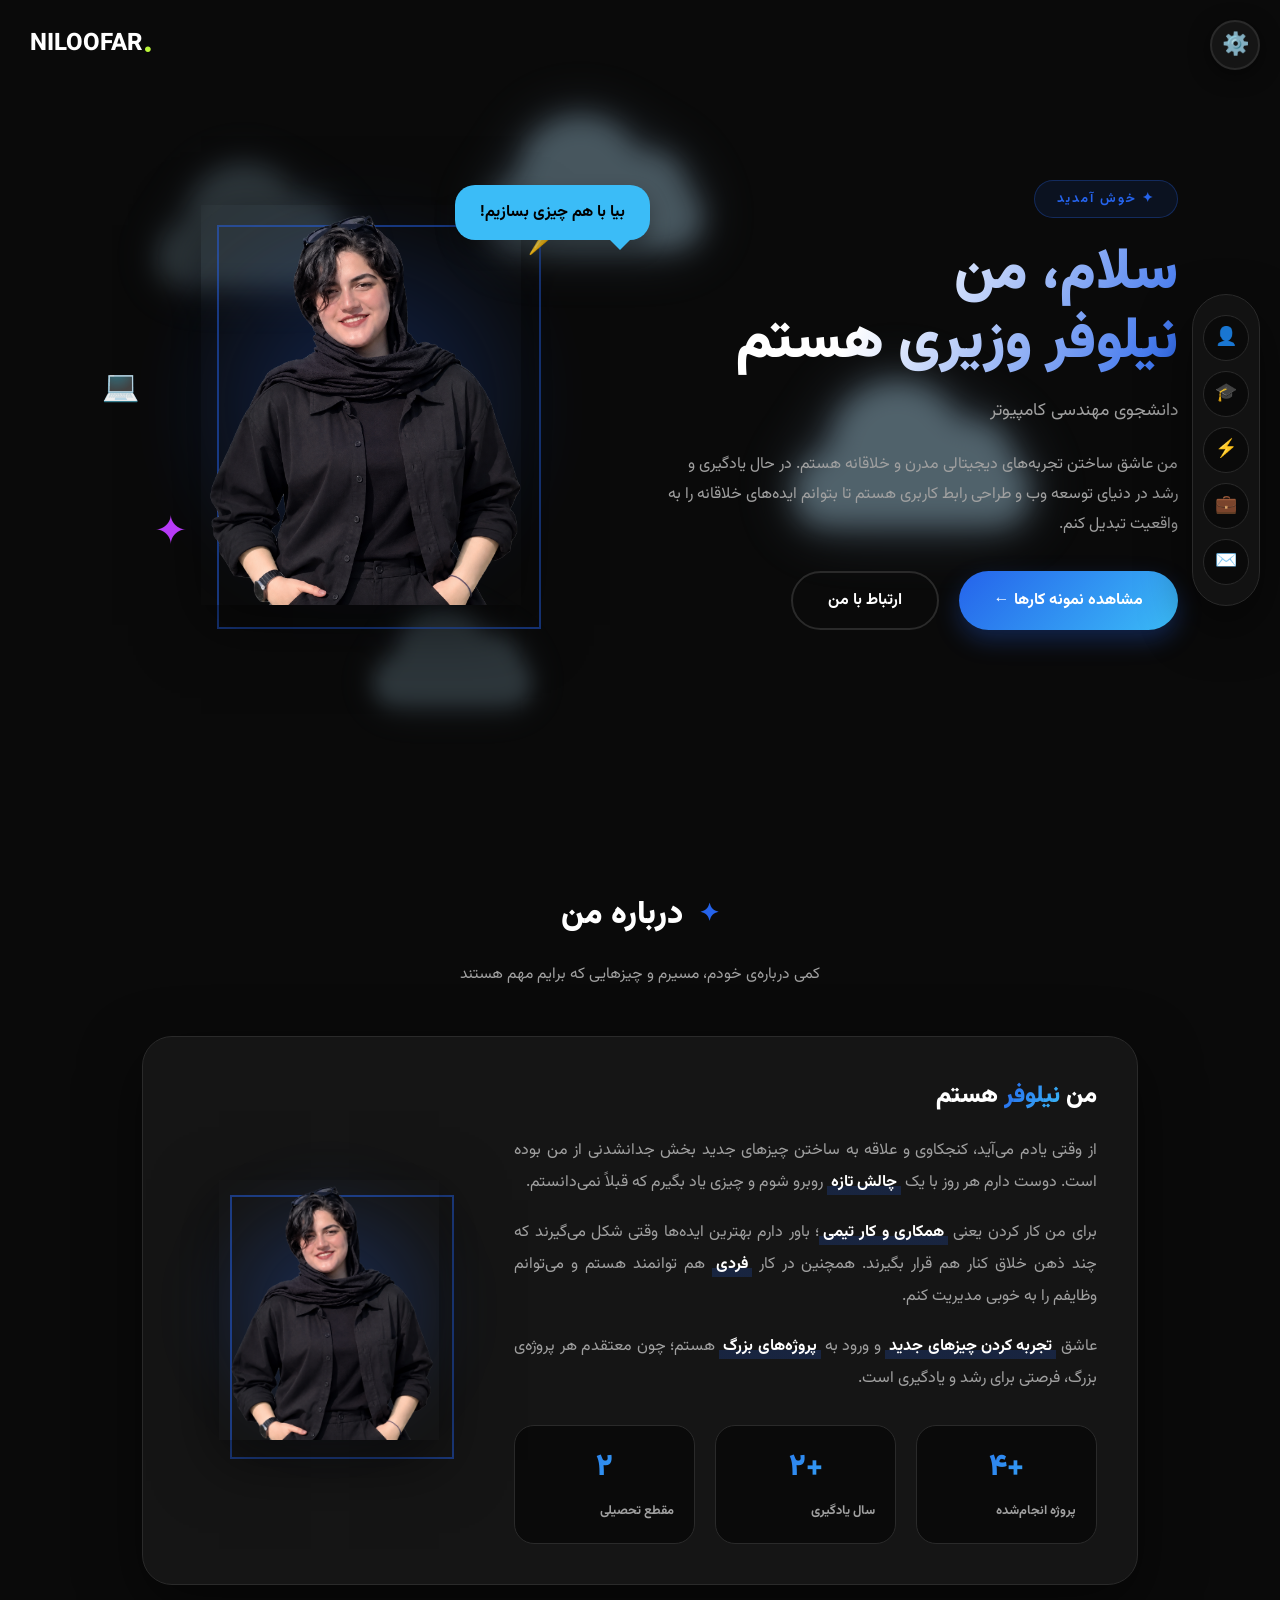
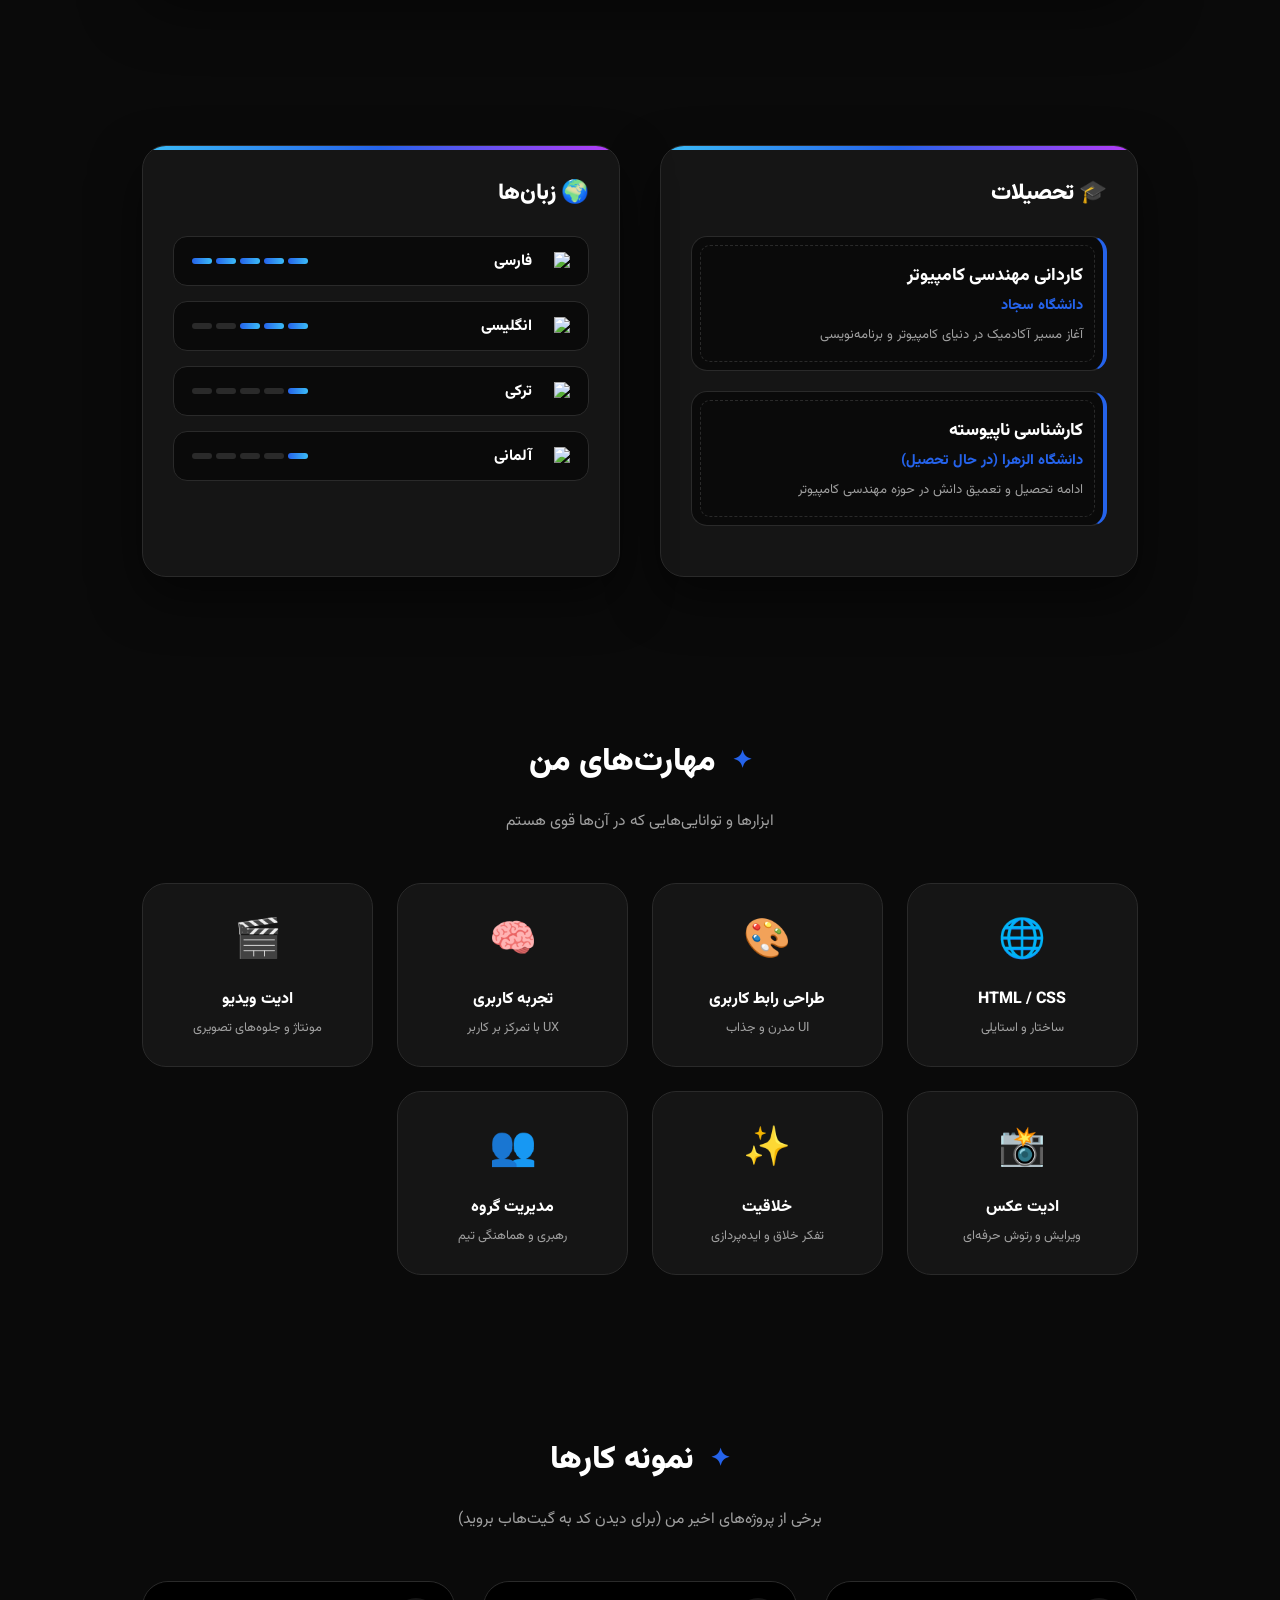
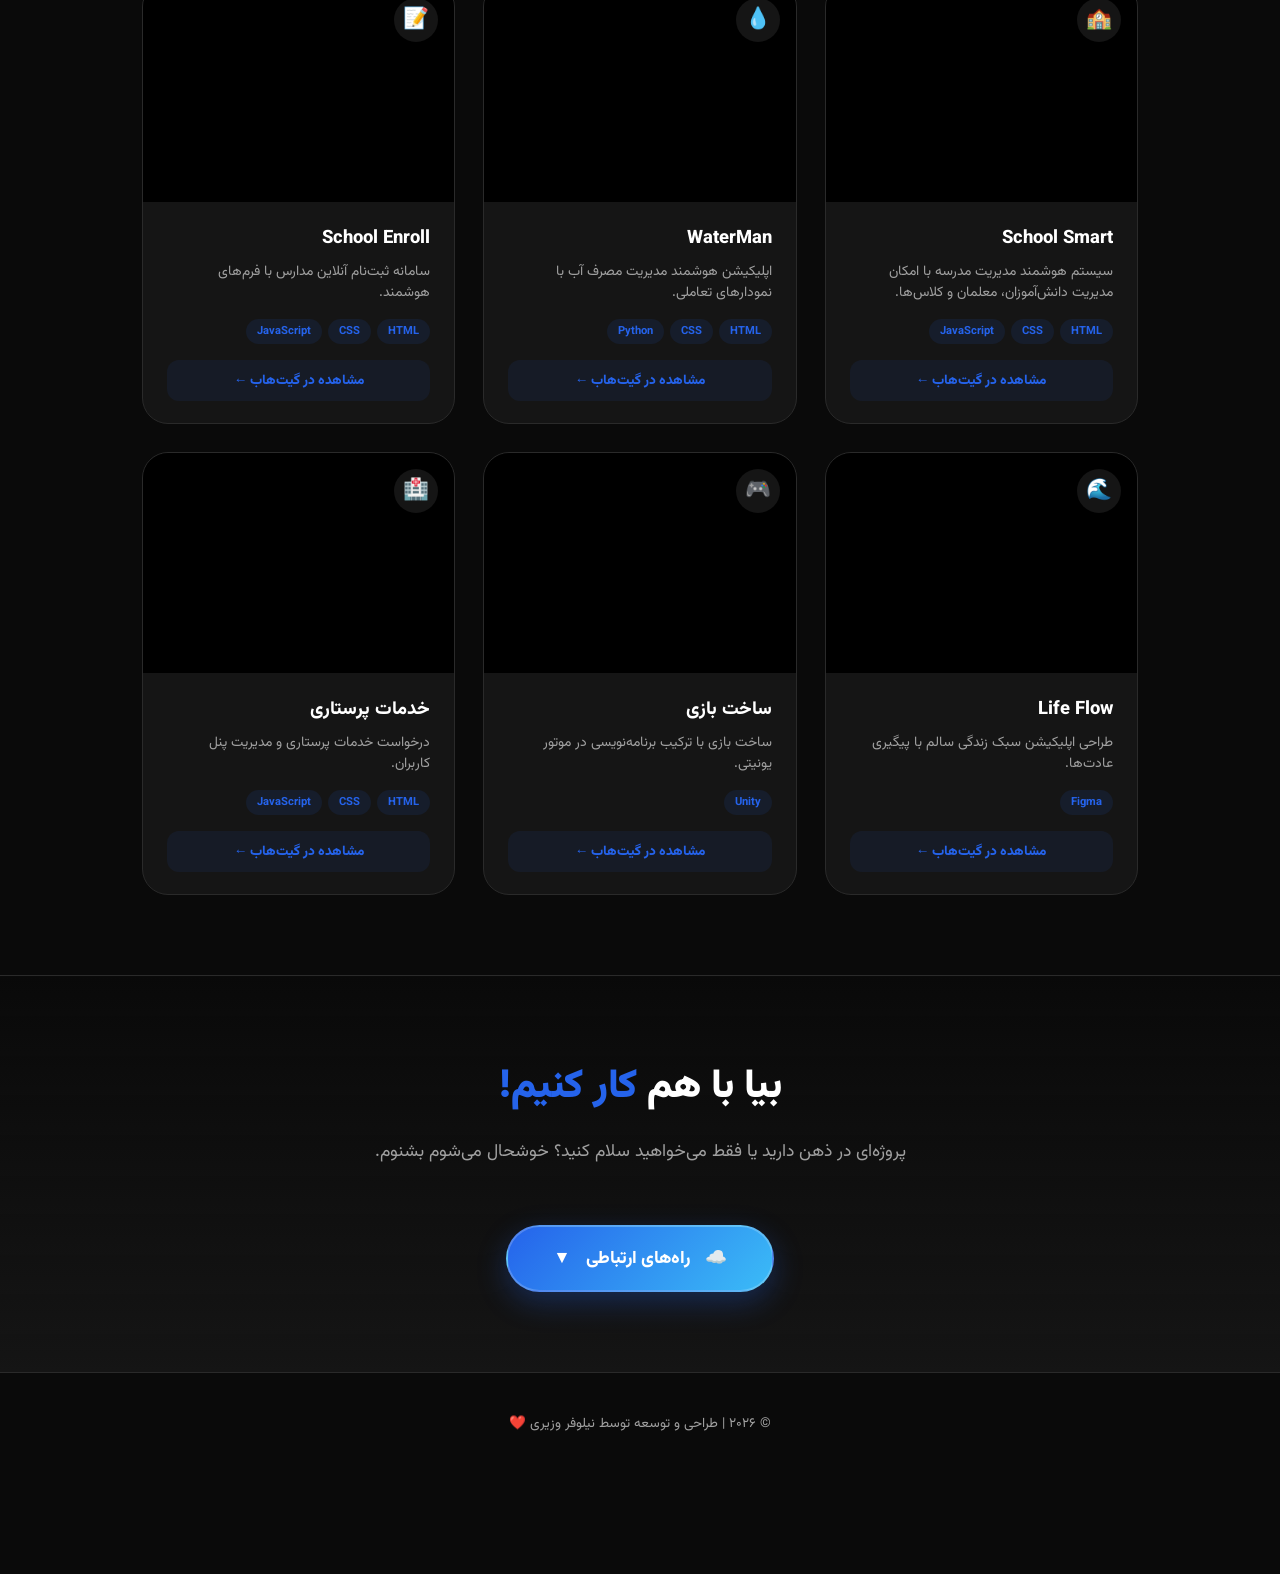
==== fa.html @ 8311f61b "Add files via upload" ====
<!DOCTYPE html>
<html lang="fa" dir="rtl">
<head>
<meta charset="UTF-8">
<meta name="viewport" content="width=device-width, initial-scale=1.0">
<title> نیلوفر وزیری</title>
<link href="https://fonts.googleapis.com/css2?family=Vazirmatn:wght@300;400;700;900&display=swap" rel="stylesheet">
<link rel="stylesheet" href="style.css">
<style>
    * { font-family: 'Vazirmatn', 'Poppins', sans-serif; }
</style>
</head>
<body>

    <div class="logo"><span>.</span>NILOOFAR</div>

    <div class="settings-wrapper">
        <div class="settings-btn">⚙️</div>
        <div class="settings-dropdown">
            <div class="settings-section">
                <span class="settings-label">تم</span>
                <div class="settings-options">
                    <button onclick="setTheme('dark')" class="settings-option">تیره</button>
                    <button onclick="setTheme('light')" class="settings-option">روشن</button>
                </div>
            </div>
            <div class="settings-section">
                <span class="settings-label">زبان</span>
                <div class="settings-options">
                    <span class="settings-option active">فارسی</span>
                    <a href="index.html" class="settings-option">English</a>
                </div>
            </div>
        </div>
    </div>

    <div class="bg-clouds">
        <div class="cloud cloud-1"></div>
        <div class="cloud cloud-2"></div>
        <div class="cloud cloud-3"></div>
        <div class="cloud cloud-4"></div>
    </div>
    
    <div class="bg-glow glow-1"></div>
    <div class="bg-glow glow-2"></div>

    <nav class="side-menu">
        <a href="#about" data-tooltip="معرفی">👤</a>
        <a href="#education" data-tooltip="تحصیلات">🎓</a>
        <a href="#skills" data-tooltip="مهارت‌ها">⚡</a>
        <a href="#works" data-tooltip="نمونه کارها">💼</a>
        <a href="#contact" data-tooltip="ارتباط">✉️</a>
    </nav>

    <header class="hero">
        <div class="hero-text">
            <span class="welcome">✦ خوش آمدید</span>
            <h1>سلام، من <br><span>نیلوفر وزیری</span> هستم</h1>
            <p class="job">دانشجوی مهندسی کامپیوتر</p>
            <p class="desc">من عاشق ساختن تجربه‌های دیجیتالی مدرن و خلاقانه هستم. در حال یادگیری و رشد در دنیای توسعه وب و طراحی رابط کاربری هستم تا بتوانم ایده‌های خلاقانه را به واقعیت تبدیل کنم.</p>
            
            <div class="hero-buttons">
                <a href="#works" class="btn btn-primary">مشاهده نمونه کارها ←</a>
                <a href="#contact" class="btn btn-secondary">ارتباط با من</a>
            </div>
        </div>

        <div class="hero-image">
            <div class="speech-bubble">بیا با هم چیزی بسازیم!</div>
            <div class="photo-box">
                <img src="me.png" alt="نیلوفر وزیری">
            </div>
            <div class="sticker sticker-1">⚡</div>
            <div class="sticker sticker-2">✦</div>
            <div class="sticker sticker-3">💻</div>
        </div>
    </header>

    <section id="about" class="section-container">
        <div class="section-header">
            <h2 class="section-title">درباره من</h2>
            <p class="section-subtitle">کمی درباره‌ی خودم، مسیرم و چیزهایی که برایم مهم هستند</p>
        </div>

        <div class="about-box">
            <div class="about-text">
                <h3>من <span class="blue-word">نیلوفر</span> هستم</h3>
                <p>از وقتی یادم می‌آید، کنجکاوی و علاقه به ساختن چیزهای جدید بخش جدانشدنی از من بوده است. دوست دارم هر روز با یک <b>چالش تازه</b> روبرو شوم و چیزی یاد بگیرم که قبلاً نمی‌دانستم.</p>
                <p>برای من کار کردن یعنی <b>همکاری و کار تیمی</b>؛ باور دارم بهترین ایده‌ها وقتی شکل می‌گیرند که چند ذهن خلاق کنار هم قرار بگیرند. همچنین در کار <b>فردی</b> هم توانمند هستم و می‌توانم وظایفم را به خوبی مدیریت کنم.</p>
                <p>عاشق <b>تجربه کردن چیزهای جدید</b> و ورود به <b>پروژه‌های بزرگ</b> هستم؛ چون معتقدم هر پروژه‌ی بزرگ، فرصتی برای رشد و یادگیری است.</p>
                
                <div class="stats-row">
                    <div class="stat-item"><h4>+۴</h4><p>پروژه انجام‌شده</p></div>
                    <div class="stat-item"><h4>+۲</h4><p>سال یادگیری</p></div>
                    <div class="stat-item"><h4>۲</h4><p>مقطع تحصیلی</p></div>
                </div>
            </div>
            
            <div class="about-avatar">
                <div class="photo-box-small">
                    <img src="me.png" alt="نیلوفر وزیری">
                </div>
            </div>
        </div>
    </section>

    <section id="education" class="section-container">
        <div class="grid-2">
            <div class="card-box">
                <h3>🎓 تحصیلات</h3>
                <div class="cert-item">
                    <h4>کاردانی مهندسی کامپیوتر</h4>
                    <span>دانشگاه سجاد</span>
                    <p>آغاز مسیر آکادمیک در دنیای کامپیوتر و برنامه‌نویسی</p>
                </div>
                <div class="cert-item">
                    <h4>کارشناسی ناپیوسته</h4>
                    <span>دانشگاه الزهرا (در حال تحصیل)</span>
                    <p>ادامه تحصیل و تعمیق دانش در حوزه مهندسی کامپیوتر</p>
                </div>
            </div>

            <div class="card-box">
                <h3>🌍 زبان‌ها</h3>
                <div class="lang-item">
                    <div class="lang-name"><img src="https://flagcdn.com/w40/ir.png" alt="ایران"> فارسی</div>
                    <div class="level"><span class="on"></span><span class="on"></span><span class="on"></span><span class="on"></span><span class="on"></span></div>
                </div>
                <div class="lang-item">
                    <div class="lang-name"><img src="https://flagcdn.com/w40/gb.png" alt="انگلیس"> انگلیسی</div>
                    <div class="level"><span class="on"></span><span class="on"></span><span class="on"></span><span></span><span></span></div>
                </div>
                <div class="lang-item">
                    <div class="lang-name"><img src="https://flagcdn.com/w40/tr.png" alt="ترکیه"> ترکی</div>
                    <div class="level"><span class="on"></span><span></span><span></span><span></span><span></span></div>
                </div>
                <div class="lang-item">
                    <div class="lang-name"><img src="https://flagcdn.com/w40/de.png" alt="آلمان"> آلمانی</div>
                    <div class="level"><span class="on"></span><span></span><span></span><span></span><span></span></div>
                </div>
            </div>
        </div>
    </section>

    <section id="skills" class="section-container">
        <div class="section-header">
            <h2 class="section-title">مهارت‌های من</h2>
            <p class="section-subtitle">ابزارها و توانایی‌هایی که در آن‌ها قوی هستم</p>
        </div>
        <div class="skills-grid">
            <div class="skill-card"><div class="icon">🌐</div><h4>HTML / CSS</h4><p>ساختار و استایلی</p></div>
            <div class="skill-card"><div class="icon">🎨</div><h4>طراحی رابط کاربری</h4><p>UI مدرن و جذاب</p></div>
            <div class="skill-card"><div class="icon">🧠</div><h4>تجربه کاربری</h4><p>UX با تمرکز بر کاربر</p></div>
            <div class="skill-card"><div class="icon">🎬</div><h4>ادیت ویدیو</h4><p>مونتاژ و جلوه‌های تصویری</p></div>
            <div class="skill-card"><div class="icon">📸</div><h4>ادیت عکس</h4><p>ویرایش و رتوش حرفه‌ای</p></div>
            <div class="skill-card"><div class="icon">✨</div><h4>خلاقیت</h4><p>تفکر خلاق و ایده‌پردازی</p></div>
            <div class="skill-card"><div class="icon">👥</div><h4>مدیریت گروه</h4><p>رهبری و هماهنگی تیم</p></div>
        </div>
    </section>

    <section id="works" class="section-container">
        <div class="section-header">
            <h2 class="section-title">نمونه کارها</h2>
            <p class="section-subtitle">برخی از پروژه‌های اخیر من (برای دیدن کد به گیت‌هاب بروید)</p>
        </div>
        <div class="works-grid">
            <div class="work-card">
                <div class="work-video"><video autoplay muted loop playsinline preload="metadata"><source src="videos/school-smart.mp4" type="video/mp4"></video><span class="work-icon">🏫</span></div>
                <div class="work-info">
                    <h3>School Smart</h3><p>سیستم هوشمند مدیریت مدرسه با امکان مدیریت دانش‌آموزان، معلمان و کلاس‌ها.</p>
                    <div class="work-tags"><span>HTML</span><span>CSS</span><span>JavaScript</span></div>
                    <a href="https://github.com/nilii-v/SchoolSmart" target="_blank" class="work-link">مشاهده در گیت‌هاب ←</a>
                </div>
            </div>
            <div class="work-card">
                <div class="work-video"><video autoplay muted loop playsinline preload="metadata"><source src="videos/waterwise.mp4" type="video/mp4"></video><span class="work-icon">💧</span></div>
                <div class="work-info">
                    <h3>WaterMan</h3><p>اپلیکیشن هوشمند مدیریت مصرف آب با نمودارهای تعاملی.</p>
                    <div class="work-tags"><span>HTML</span><span>CSS</span><span>Python</span></div>
                    <a href="https://github.com/nilii-v/WaterWise" target="_blank" class="work-link">مشاهده در گیت‌هاب ←</a>
                </div>
            </div>
            <div class="work-card">
                <div class="work-video"><video autoplay muted loop playsinline preload="metadata"><source src="videos/school-enroll.mp4" type="video/mp4"></video><span class="work-icon">📝</span></div>
                <div class="work-info">
                    <h3>School Enroll</h3><p>سامانه ثبت‌نام آنلاین مدارس با فرم‌های هوشمند.</p>
                    <div class="work-tags"><span>HTML</span><span>CSS</span><span>JavaScript</span></div>
                    <a href="https://github.com/nilii-v/SchoolEnroll" target="_blank" class="work-link">مشاهده در گیت‌هاب ←</a>
                </div>
            </div>
            <div class="work-card">
                <div class="work-video no-zoom"><video autoplay muted loop playsinline preload="metadata"><source src="videos/life-flow.mp4" type="video/mp4"></video><span class="work-icon">🌊</span></div>
                <div class="work-info">
                    <h3>Life Flow</h3><p>طراحی اپلیکیشن سبک زندگی سالم با پیگیری عادت‌ها.</p>
                    <div class="work-tags"><span>Figma</span></div>
                    <a href="https://github.com/nilii-v/life-flow" target="_blank" class="work-link">مشاهده در گیت‌هاب ←</a>
                </div>
            </div>
            <div class="work-card">
                <div class="work-video"><video autoplay muted loop playsinline preload="metadata"><source src="videos/game.mp4" type="video/mp4"></video><span class="work-icon">🎮</span></div>
                <div class="work-info">
                    <h3>ساخت بازی</h3><p>ساخت بازی با ترکیب برنامه‌نویسی در موتور یونیتی.</p>
                    <div class="work-tags"><span>Unity</span></div>
                    <a href="https://github.com/nilii-v/game" target="_blank" class="work-link">مشاهده در گیت‌هاب ←</a>
                </div>
            </div>
            <div class="work-card">
                <div class="work-video"><video autoplay muted loop playsinline preload="metadata"><source src="videos/nursing.mp4" type="video/mp4"></video><span class="work-icon">🏥</span></div>
                <div class="work-info">
                    <h3>خدمات پرستاری</h3><p>درخواست خدمات پرستاری و مدیریت پنل کاربران.</p>
                    <div class="work-tags"><span>HTML</span><span>CSS</span><span>JavaScript</span></div>
                    <a href="https://github.com/nilii-v/nursing" target="_blank" class="work-link">مشاهده در گیت‌هاب ←</a>
                </div>
            </div>
        </div>
    </section>

    <section id="contact" class="contact-section">
        <h2>بیا با هم <span style="color: var(--primary);">کار کنیم!</span></h2>
        <p>پروژه‌ای در ذهن دارید یا فقط می‌خواهید سلام کنید؟ خوشحال می‌شوم بشنوم.</p>
        
        <div class="cloud-contact-wrapper">
            <div class="cloud-btn">
                <span>☁️</span> راه‌های ارتباطی <span class="arrow">▼</span>
            </div>
            <div class="contact-dropdown">
                <a href="mailto:niloofar@example.com" class="dropdown-item"><span>✉️</span><span>ایمیل</span></a>
                <a href="https://t.me/s_nil_v" target="_blank" class="dropdown-item"><span>✈️</span><span>تلگرام</span></a>
                <a href="tel:09309901619" class="dropdown-item"><span>📞</span><span>تماس</span></a>
                <a href="https://instagram.com/s.niloofar.v" target="_blank" class="dropdown-item"><span>📸</span><span>اینستاگرام</span></a>
                <a href="https://github.com/nilii-v" target="_blank" class="dropdown-item"><span>🐙</span><span>گیت‌هاب</span></a>
            </div>
        </div>
    </section>

    <footer>
        <p>© ۲۰۲۶ | طراحی و توسعه توسط نیلوفر وزیری ❤️</p>
    </footer>

    <script>
        function setTheme(theme) {
            if (theme === 'light') {
                document.body.classList.add('light-mode');
                localStorage.setItem('theme', 'light');
            } else {
                document.body.classList.remove('light-mode');
                localStorage.setItem('theme', 'dark');
            }
        }
        if (localStorage.getItem('theme') === 'light') {
            document.body.classList.add('light-mode');
        }
    </script>

</body>
</html>
---- style.css ----
/* تنظیمات پایه */
:root {
    --bg: #0a0a0a;
    --bg-card: #151515;
    --text: #ffffff;
    --text-muted: #a0a0a0;
    --border: #2a2a2a;
    --primary: #2563eb;
    --cyan: #3bbcf7;
    --purple: #b73bf7;
    --shadow: rgba(0, 0, 0, 0.5);
    --glass: rgba(21, 21, 21, 0.85);
}
body.light-mode {
    --bg: #f0f4f8;
    --bg-card: #ffffff;
    --text: #0a2540;
    --text-muted: #4a6a8a;
    --border: #d1e0f0;
    --primary: #1565c0;
    --cyan: #00bcd4;
    --purple: #7c3aed;
    --shadow: rgba(10, 37, 64, 0.15);
    --glass: rgba(255, 255, 255, 0.85);
}
* {
    margin: 0;
    padding: 0;
    box-sizing: border-box;
    font-family: 'Poppins', 'Segoe UI', Tahoma, sans-serif;
    scroll-behavior: smooth;
}
body {
    background-color: var(--bg);
    color: var(--text);
    min-height: 100vh;
    overflow-x: hidden;
    position: relative;
    padding-bottom: 100px;
    transition: background-color 0.4s ease, color 0.4s ease;
}
/* لوگو و تنظیمات */
.logo {
    position: fixed;
    top: 25px;
    left: 30px;
    font-size: 24px;
    font-weight: 800;
    color: var(--text);
    z-index: 1000;
    display: flex;
    align-items: center;
}
.logo span {
    color: #bbf73a;
    font-size: 32px;
    line-height: 0;
    margin-right: 5px;
}
body[dir="rtl"] .logo {
    left: auto;
    right: 30px;
}
body[dir="rtl"] .logo span {
    margin-right: 0;
    margin-left: 5px;
}
.settings-wrapper {
    position: fixed;
    top: 20px;
    right: 20px;
    z-index: 1000;
}
body[dir="rtl"] .settings-wrapper {
    right: auto;
    left: 20px;
}
.settings-btn {
    width: 50px;
    height: 50px;
    border-radius: 50%;
    background: var(--bg-card);
    border: 2px solid var(--border);
    color: var(--text);
    font-size: 22px;
    cursor: pointer;
    display: flex;
    align-items: center;
    justify-content: center;
    transition: all 0.3s ease;
    box-shadow: 0 5px 20px var(--shadow);
}
.settings-wrapper:hover .settings-btn {
    transform: rotate(90deg) scale(1.1);
    border-color: var(--primary);
}
.settings-dropdown {
    position: absolute;
    top: 60px;
    right: 0;
    width: 220px;
    background: var(--bg-card);
    border: 1px solid var(--border);
    border-radius: 16px;
    padding: 15px;
    box-shadow: 0 10px 40px var(--shadow);
    opacity: 0;
    visibility: hidden;
    transform: translateY(-10px);
    transition: all 0.3s ease;
}
body[dir="rtl"] .settings-dropdown {
    right: auto;
    left: 0;
}
.settings-wrapper:hover .settings-dropdown {
    opacity: 1;
    visibility: visible;
    transform: translateY(0);
}
.settings-section {
    margin-bottom: 15px;
}
.settings-section:last-child {
    margin-bottom: 0;
}
.settings-label {
    font-size: 11px;
    color: var(--text-muted);
    font-weight: 700;
    text-transform: uppercase;
    margin-bottom: 8px;
    display: block;
}
.settings-options {
    display: flex;
    gap: 8px;
}
.settings-option {
    flex: 1;
    padding: 10px 8px;
    border-radius: 10px;
    border: 1px solid var(--border);
    background: var(--bg);
    color: var(--text);
    font-size: 13px;
    font-weight: 700;
    cursor: pointer;
    text-decoration: none;
    text-align: center;
    transition: all 0.2s;
    font-family: inherit;
}
.settings-option:hover {
    background: var(--primary);
    color: #fff;
    border-color: var(--primary);
}
/* ابرها */
.bg-clouds {
    position: fixed;
    inset: 0;
    z-index: 0;
    pointer-events: none;
    overflow: hidden;
}
.cloud {
    position: absolute;
    width: 300px;
    height: 150px;
    opacity: 0.2;
    animation: moveClouds 40s linear infinite alternate;
    background-image: url("data:image/svg+xml,%3Csvg xmlns='http://www.w3.org/2000/svg' viewBox='0 0 200 120'%3E%3Cpath fill='%23bae6fd' d='M170,80c0-16.5-13.5-30-30-30c-2.5,0-5,0.3-7.4,0.9C126.8,35.6,111,25,92.5,25c-24,0-43.5,19.5-43.5,43.5c0,0.5,0,1,0,1.5C35.5,72.3,25,85.5,25,100c0,11,9,20,20,20h115c11,0,20-9,20-20C180,88.4,176.1,80.5,170,80z'/%3E%3C/svg%3E");
    background-size: contain;
    background-repeat: no-repeat;
    filter: blur(12px) drop-shadow(0 0 24px rgba(157, 196, 235, 0.65));
}
.cloud-1 {
    top: 15%;
    left: 10%;
    animation-duration: 45s;
}
.cloud-2 {
    top: 40%;
    right: 15%;
    animation-duration: 55s;
    opacity: 0.4;
    transform: scale(1.2);
}
.cloud-3 {
    bottom: 20%;
    left: 25%;
    animation-duration: 35s;
    transform: scale(0.8);
}
.cloud-4 {
    top: 10%;
    right: 40%;
    animation-duration: 50s;
    opacity: 0.35;
    transform: scale(1.1);
}
body.light-mode .cloud {
    opacity: 0.55;
    filter: blur(13px) drop-shadow(0 0 26px rgba(112, 146, 181, 0.55));
}
@keyframes moveClouds {
    0% {
        transform: translateX(0) translateY(0);
    }
    100% {
        transform: translateX(60px) translateY(-20px);
    }
}
/* هدر */
.hero {
    display: flex;
    justify-content: space-between;
    align-items: center;
    padding: 80px 8%;
    min-height: 90vh;
    position: relative;
    z-index: 1;
    gap: 40px;
}
.hero-text {
    flex: 1;
    max-width: 550px;
    animation: slideRight 1s ease-out forwards;
}
.welcome {
    display: inline-block;
    padding: 8px 22px;
    border-radius: 30px;
    background: rgba(37, 99, 235, 0.1);
    border: 1px solid rgba(37, 99, 235, 0.3);
    font-size: 13px;
    color: var(--primary);
    letter-spacing: 2px;
    font-weight: 700;
    margin-bottom: 22px;
}
.hero-text h1 {
    font-size: clamp(2.2rem, 5vw, 3.6rem);
    line-height: 1.2;
    font-weight: 900;
    margin-bottom: 18px;
    background: linear-gradient(120deg, var(--text) 20%, var(--primary) 50%, var(--cyan) 80%, var(--text) 100%);
    background-size: 220% auto;
    -webkit-background-clip: text;
    background-clip: text;
    -webkit-text-fill-color: transparent;
    animation: shine 8s linear infinite;
}
.hero-text .job {
    font-size: 1.1rem;
    color: var(--text-muted);
    margin-bottom: 26px;
}
.hero-text p.desc {
    color: var(--text-muted);
    line-height: 1.9;
    margin-bottom: 30px;
    font-size: 16px;
}
.hero-buttons {
    display: flex;
    gap: 20px;
    animation: slideUp 0.8s ease-out 2s forwards;
    opacity: 0;
}
.btn {
    padding: 15px 35px;
    border-radius: 30px;
    text-decoration: none;
    font-weight: 700;
    font-size: 16px;
    transition: all 0.3s;
    display: inline-flex;
    align-items: center;
    gap: 8px;
    cursor: pointer;
    border: none;
}
.btn-primary {
    background: linear-gradient(135deg, var(--primary), var(--cyan));
    color: #fff;
    box-shadow: 0 10px 25px rgba(37, 99, 235, 0.3);
}
.btn-primary:hover {
    transform: translateY(-5px);
}
.btn-secondary {
    border: 2px solid var(--border);
    color: var(--text);
    background: transparent;
}
.btn-secondary:hover {
    border-color: var(--primary);
    color: var(--primary);
}
/* عکس و استیکرها */
.hero-image {
    flex: 1;
    display: flex;
    justify-content: center;
    position: relative;
    animation: photoIn 1.2s cubic-bezier(0.34, 1.2, 0.64, 1) 0.4s both;
}
.speech-bubble {
    position: absolute;
    top: -20px;
    right: -30px;
    background: var(--cyan);
    color: #000;
    padding: 15px 25px;
    border-radius: 20px;
    font-weight: 700;
    font-size: 16px;
    z-index: 4;
    animation: float 4s ease-in-out infinite;
    box-shadow: 0 10px 20px rgba(0,0,0,0.3);
    white-space: nowrap;
}
.speech-bubble::after {
    content: '';
    position: absolute;
    bottom: -10px;
    right: 20px;
    border-width: 10px 10px 0;
    border-style: solid;
    border-color: var(--cyan) transparent transparent transparent;
}
body[dir="rtl"] .speech-bubble {
    right: auto;
    left: -30px;
}
body[dir="rtl"] .speech-bubble::after {
    right: auto;
    left: 20px;
}
.photo-box {
    position: relative;
    width: 320px;
    height: 400px;
    flex-shrink: 0;
}
.photo-box::before {
    content: '';
    position: absolute;
    inset: -30px;
    background: radial-gradient(circle, rgba(37, 99, 235, 0.3), transparent 70%);
    filter: blur(30px);
    z-index: 0;
    animation: glowPulse 4s ease-in-out infinite;
}
.photo-box::after {
    content: '';
    position: absolute;
    top: 20px;
    right: -20px;
    width: 100%;
    height: 100%;
    border: 2px solid var(--primary);
    z-index: 0;
    transition: all 0.5s ease;
    opacity: 0.5;
}
.photo-box:hover::after {
    top: 10px;
    right: -10px;
    opacity: 0.8;
}
.photo-box img {
    position: relative;
    z-index: 2;
    width: 100%;
    height: 100%;
    object-fit: cover;
    display: block;
    box-shadow: 0 20px 60px var(--shadow);
}
.sticker {
    position: absolute;
    font-size: 40px;
    z-index: 3;
}
.sticker-1 {
    top: 0;
    right: 10%;
    animation: spin 10s linear infinite;
    color: var(--cyan);
}
.sticker-2 {
    bottom: 10%;
    left: 10%;
    animation: float 4s ease-in-out infinite;
    color: var(--purple);
}
.sticker-3 {
    top: 40%;
    left: 0;
    color: var(--primary);
    font-size: 30px;
}
/* منوی کنار */
.side-menu {
    position: fixed;
    right: 20px;
    top: 50%;
    transform: translateY(-50%) translateX(200%);
    z-index: 100;
    display: flex;
    flex-direction: column;
    gap: 10px;
    padding: 20px 10px;
    background: var(--glass);
    backdrop-filter: blur(20px);
    border-radius: 40px;
    border: 1.5px solid var(--border);
    box-shadow: 0 20px 50px var(--shadow);
    animation: menuIn 0.9s cubic-bezier(0.34, 1.4, 0.64, 1) 1.5s forwards;
}
body[dir="rtl"] .side-menu {
    right: auto;
    left: 20px;
}
.side-menu a {
    width: 46px;
    height: 46px;
    border-radius: 50%;
    display: flex;
    align-items: center;
    justify-content: center;
    text-decoration: none;
    color: var(--text);
    font-size: 18px;
    background: var(--bg);
    border: 1px solid var(--border);
    position: relative;
    transition: all 0.35s ease;
}
.side-menu a:hover {
    background: var(--primary);
    color: #fff;
    transform: scale(1.15);
    border-color: transparent;
}
/* بخش‌های اصلی */
.section-container {
    padding: 80px 8%;
    max-width: 1200px;
    margin: 0 auto;
    position: relative;
    z-index: 1;
}
.section-header {
    margin-bottom: 50px;
    text-align: center;
}
.section-title {
    font-size: 2rem;
    font-weight: 900;
    margin-bottom: 12px;
    display: inline-flex;
    align-items: center;
    gap: 16px;
    color: var(--text);
}
.section-title::before {
    content: '✦';
    color: var(--primary);
    font-size: 1.5rem;
}
.section-subtitle {
    color: var(--text-muted);
    font-size: 0.98rem;
    margin-top: 10px;
}
/* درباره من */
.about-box {
    display: flex;
    gap: 40px;
    background: var(--bg-card);
    backdrop-filter: blur(10px);
    padding: 40px;
    border-radius: 30px;
    border: 1.5px solid var(--border);
    align-items: center;
    box-shadow: 0 20px 60px var(--shadow);
}
.about-text {
    flex: 2;
}
.about-text h3 {
    font-size: 1.5rem;
    font-weight: 900;
    margin-bottom: 20px;
    color: var(--text);
}
.blue-word {
    background: linear-gradient(120deg, var(--primary), var(--cyan));
    -webkit-background-clip: text;
    background-clip: text;
    -webkit-text-fill-color: transparent;
}
.about-text p {
    color: var(--text-muted);
    line-height: 2;
    margin-bottom: 18px;
    text-align: justify;
    font-size: 1rem;
}
.about-text p b {
    color: var(--text);
    background: linear-gradient(180deg, transparent 65%, rgba(37, 99, 235, 0.2) 65%);
    padding: 0 4px;
}
.stats-row {
    display: flex;
    gap: 20px;
    margin-top: 30px;
}
.stat-item {
    background: var(--bg);
    padding: 18px 20px;
    border-radius: 20px;
    border: 1.5px solid var(--border);
    text-align: center;
    flex: 1;
}
.stat-item h4 {
    font-size: 1.9rem;
    font-weight: 900;
    background: linear-gradient(120deg, var(--primary), var(--cyan));
    -webkit-background-clip: text;
    background-clip: text;
    -webkit-text-fill-color: transparent;
    margin-bottom: 8px;
}
.stat-item p {
    font-size: 0.8rem;
    margin: 0;
    color: var(--text-muted);
    font-weight: 700;
}
.about-avatar {
    flex: 1;
    display: flex;
    justify-content: center;
}
.photo-box-small {
    position: relative;
    width: 220px;
    height: 260px;
    flex-shrink: 0;
}
.photo-box-small::before {
    content: '';
    position: absolute;
    inset: -20px;
    background: radial-gradient(circle, rgba(37, 99, 235, 0.3), transparent 70%);
    filter: blur(25px);
    z-index: 0;
    animation: glowPulse 4s ease-in-out infinite;
}
.photo-box-small::after {
    content: '';
    position: absolute;
    top: 15px;
    right: -15px;
    width: 100%;
    height: 100%;
    border: 2px solid var(--primary);
    z-index: 0;
    opacity: 0.5;
}
.photo-box-small img {
    position: relative;
    z-index: 2;
    width: 100%;
    height: 100%;
    object-fit: cover;
    display: block;
    box-shadow: 0 20px 60px var(--shadow);
}
/* تحصیلات و زبان */
.grid-2 {
    display: grid;
    grid-template-columns: 1fr 1fr;
    gap: 40px;
}
.card-box {
    background: var(--bg-card);
    backdrop-filter: blur(10px);
    padding: 30px;
    border-radius: 24px;
    border: 1.5px solid var(--border);
    position: relative;
    overflow: hidden;
    box-shadow: 0 20px 50px var(--shadow);
}
.card-box::before {
    content: '';
    position: absolute;
    top: 0;
    left: 0;
    width: 100%;
    height: 4px;
    background: linear-gradient(90deg, var(--cyan), var(--primary), var(--purple));
}
.card-box h3 {
    font-size: 1.4rem;
    margin-bottom: 25px;
    display: flex;
    align-items: center;
    gap: 10px;
    color: var(--text);
    font-weight: 900;
}
.cert-item {
    position: relative;
    background: var(--bg);
    border-radius: 16px;
    padding: 25px 20px;
    margin-bottom: 20px;
    border: 1px solid var(--border);
    border-right: 4px solid var(--primary);
}
.cert-item::before {
    content: '';
    position: absolute;
    inset: 8px;
    border: 1.5px dashed var(--border);
    border-radius: 10px;
    pointer-events: none;
}
.cert-item h4 {
    font-size: 1.1rem;
    margin-bottom: 5px;
    color: var(--text);
    font-weight: 800;
}
.cert-item span {
    color: var(--primary);
    font-size: 0.9rem;
    font-weight: 800;
    display: block;
    margin-bottom: 8px;
}
.cert-item p {
    color: var(--text-muted);
    font-size: 0.82rem;
    margin: 0;
}
.lang-item {
    display: flex;
    justify-content: space-between;
    align-items: center;
    margin-bottom: 15px;
    background: var(--bg);
    padding: 12px 18px;
    border-radius: 14px;
    border: 1px solid var(--border);
}
.lang-name {
    font-weight: 800;
    font-size: 0.95rem;
    display: flex;
    align-items: center;
    gap: 12px;
    color: var(--text);
}
.lang-name img {
    width: 26px;
    height: 18px;
    border-radius: 3px;
}
.level {
    display: flex;
    gap: 4px;
}
.level span {
    width: 20px;
    height: 6px;
    background: var(--border);
    border-radius: 5px;
}
.level span.on {
    background: linear-gradient(90deg, var(--primary), var(--cyan));
}
/* مهارت‌ها */
.skills-grid {
    display: grid;
    grid-template-columns: repeat(auto-fit, minmax(180px, 1fr));
    gap: 24px;
}
.skill-card {
    background: var(--bg-card);
    padding: 28px 20px;
    border-radius: 24px;
    text-align: center;
    border: 1px solid var(--border);
}
.skill-card .icon {
    font-size: 2.4rem;
    margin-bottom: 15px;
    display: inline-block;
}
.skill-card h4 {
    font-size: 1rem;
    margin-bottom: 6px;
    color: var(--text);
    font-weight: 800;
}
.skill-card p {
    font-size: 0.8rem;
    color: var(--text-muted);
}
/* نمونه کارها */
.works-grid {
    display: grid;
    grid-template-columns: repeat(auto-fit, minmax(300px, 1fr));
    gap: 28px;
}
.work-card {
    background: var(--bg-card);
    border-radius: 26px;
    overflow: hidden;
    border: 1px solid var(--border);
}
.work-video {
    width: 100%;
    height: 220px;
    background: #000;
    position: relative;
    display: flex;
    align-items: center;
    justify-content: center;
}
.work-video video {
    width: 100%;
    height: 100%;
    object-fit: contain;
    background: #000;
}
.work-icon {
    position: absolute;
    top: 16px;
    right: 16px;
    width: 44px;
    height: 44px;
    border-radius: 50%;
    background: var(--bg-card);
    display: flex;
    align-items: center;
    justify-content: center;
    font-size: 1.3rem;
    z-index: 3;
}
.work-info {
    padding: 22px 24px;
}
.work-info h3 {
    font-size: 1.15rem;
    margin-bottom: 8px;
    color: var(--text);
    font-weight: 800;
}
.work-info p {
    color: var(--text-muted);
    font-size: 0.87rem;
    margin-bottom: 16px;
}
.work-tags {
    display: flex;
    flex-wrap: wrap;
    gap: 6px;
    margin-bottom: 16px;
}
.work-tags span {
    padding: 4px 11px;
    border-radius: 14px;
    background: rgba(37, 99, 235, 0.1);
    color: var(--primary);
    font-size: 0.7rem;
    font-weight: 700;
}
.work-link {
    display: inline-flex;
    align-items: center;
    justify-content: center;
    color: var(--primary);
    font-size: 0.85rem;
    font-weight: 800;
    padding: 10px;
    border-radius: 12px;
    background: rgba(37, 99, 235, 0.08);
    text-decoration: none;
    width: 100%;
}
.work-link:hover {
    background: var(--primary);
    color: #fff;
}
/* ارتباط با من */
.contact-section {
    text-align: center;
    padding: 80px 8%;
    background: linear-gradient(180deg, transparent, var(--bg-card));
    border-top: 1px solid var(--border);
    position: relative;
    z-index: 1;
}
.contact-section h2 {
    font-size: 2.5rem;
    margin-bottom: 20px;
    color: var(--text);
    font-weight: 900;
}
.contact-section p {
    color: var(--text-muted);
    margin-bottom: 40px;
    font-size: 1.1rem;
}
.cloud-contact-wrapper {
    position: relative;
    display: inline-block;
    margin-top: 20px;
}
.cloud-btn {
    background: linear-gradient(135deg, var(--primary), var(--cyan));
    border: 2px solid rgba(255,255,255,0.2);
    color: #fff;
    padding: 18px 45px;
    border-radius: 50px;
    font-size: 1.1rem;
    font-weight: 800;
    cursor: pointer;
    display: flex;
    align-items: center;
    gap: 15px;
    transition: all 0.3s;
    position: relative;
    z-index: 2;
    box-shadow: 0 10px 30px rgba(37, 99, 235, 0.3);
}
.cloud-btn:hover {
    transform: translateY(-5px);
}
.cloud-contact-wrapper:hover .contact-dropdown {
    opacity: 1;
    visibility: visible;
    transform: translateX(-50%) translateY(0);
}
.cloud-contact-wrapper:hover .cloud-btn .arrow {
    transform: rotate(180deg);
}
.contact-dropdown {
    position: absolute;
    top: 100%;
    left: 50%;
    transform: translateX(-50%) translateY(20px);
    display: flex;
    gap: 15px;
    opacity: 0;
    visibility: hidden;
    transition: all 0.4s ease;
    z-index: 1;
    padding: 20px;
    flex-wrap: wrap;
    justify-content: center;
    width: max-content;
    background: var(--bg-card);
    border-radius: 20px;
    border: 1.5px solid var(--border);
}
.dropdown-item {
    display: flex;
    flex-direction: column;
    align-items: center;
    justify-content: center;
    width: 80px;
    height: 80px;
    background: var(--bg);
    border: 1.5px solid var(--border);
    border-radius: 20px;
    text-decoration: none;
    color: var(--text);
    font-size: 0.8rem;
    font-weight: 800;
    gap: 8px;
}
.dropdown-item span:first-child {
    font-size: 1.8rem;
}
.dropdown-item:hover {
    background: var(--primary);
    color: #fff;
    border-color: transparent;
}
footer {
    text-align: center;
    padding: 40px;
    border-top: 1px solid var(--border);
    color: var(--text-muted);
    font-size: 0.85rem;
    position: relative;
    z-index: 1;
}
/* انیمیشن‌ها */
@keyframes slideUp {
    from {
        opacity: 0;
        transform: translateY(40px);
    }
    to {
        opacity: 1;
        transform: translateY(0);
    }
}
@keyframes slideRight {
    from {
        opacity: 0;
        transform: translateX(60px);
    }
    to {
        opacity: 1;
        transform: translateX(0);
    }
}
@keyframes photoIn {
    from {
        opacity: 0;
        transform: translateX(-60px) rotate(-4deg);
    }
    to {
        opacity: 1;
        transform: translateX(0) rotate(0);
    }
}
@keyframes menuIn {
    from {
        transform: translateY(-50%) translateX(200%);
        opacity: 0;
    }
    to {
        transform: translateY(-50%) translateX(0);
        opacity: 1;
    }
}
@keyframes shine {
    to {
        background-position: 220% center;
    }
}
@keyframes float {
    0%, 100% {
        transform: translateY(0);
    }
    50% {
        transform: translateY(-15px);
    }
}
@keyframes spin {
    100% {
        transform: rotate(360deg);
    }
}
@keyframes glowPulse {
    0%, 100% {
        opacity: 0.5;
        transform: scale(1);
    }
    50% {
        opacity: 0.9;
        transform: scale(1.08);
    }
}
/* ریسپانسیو */
@media (max-width: 900px) {
    .hero {
        flex-direction: column-reverse;
        text-align: center;
        padding-top: 100px;
    }
    .hero-text h1 {
        font-size: 45px;
    }
    .hero-buttons {
        justify-content: center;
        flex-direction: column;
    }
    .hero-image {
        margin-bottom: 30px;
    }
    .photo-box {
        width: 260px;
        height: 330px;
    }
    .about-box {
        flex-direction: column;
        text-align: center;
    }
    .stats-row {
        flex-direction: column;
    }
    .grid-2 {
        grid-template-columns: 1fr;
    }
}
@media (max-width: 768px) {
    /* منوی دسترسی سریع در موبایل */
    .side-menu {
        width: 92%;
        max-width: 420px;
        padding: 8px 10px;
        gap: 8px;
        display: flex;
        flex-direction: row;
        justify-content: space-around;
        align-items: center;
        position: fixed;
        left: 50%;
        right: auto;
        top: auto;
        bottom: 12px;
        transform: translateX(-50%);
        animation: none;
        opacity: 1;
        background: var(--glass);
        border: 1px solid var(--border);
        border-radius: 30px;
        box-shadow: 0 8px 25px var(--shadow);
        backdrop-filter: blur(15px);
    }

    body[dir="rtl"] .side-menu {
        left: 50%;
        right: auto;
    }

    .side-menu a {
        width: 40px;
        height: 40px;
        min-width: 40px;
        font-size: 17px;
    }

    .contact-section h2 {
        font-size: 35px;
    }

    .contact-dropdown {
        width: 90%;
        max-width: 350px;
        padding: 15px;
    }

    .dropdown-item {
        width: 60px;
        height: 60px;
        font-size: 0.7rem;
    }

    .dropdown-item span:first-child {
        font-size: 1.5rem;
    }

    .photo-box-small {
        width: 180px;
        height: 220px;
    }

    .settings-wrapper {
        top: 15px;
        right: 15px;
    }

    body[dir="rtl"] .settings-wrapper {
        right: auto;
        left: 15px;
    }

    .settings-btn {
        width: 44px;
        height: 44px;
        font-size: 18px;
    }

    .logo {
        top: 20px;
        left: 20px;
        font-size: 20px;
    }

    body[dir="rtl"] .logo {
        left: auto;
        right: 20px;
    }

    .speech-bubble {
        top: -10px;
        right: -10px;
        font-size: 12px;
        padding: 10px 15px;
    }

    body[dir="rtl"] .speech-bubble {
        right: auto;
        left: -10px;
    }
}
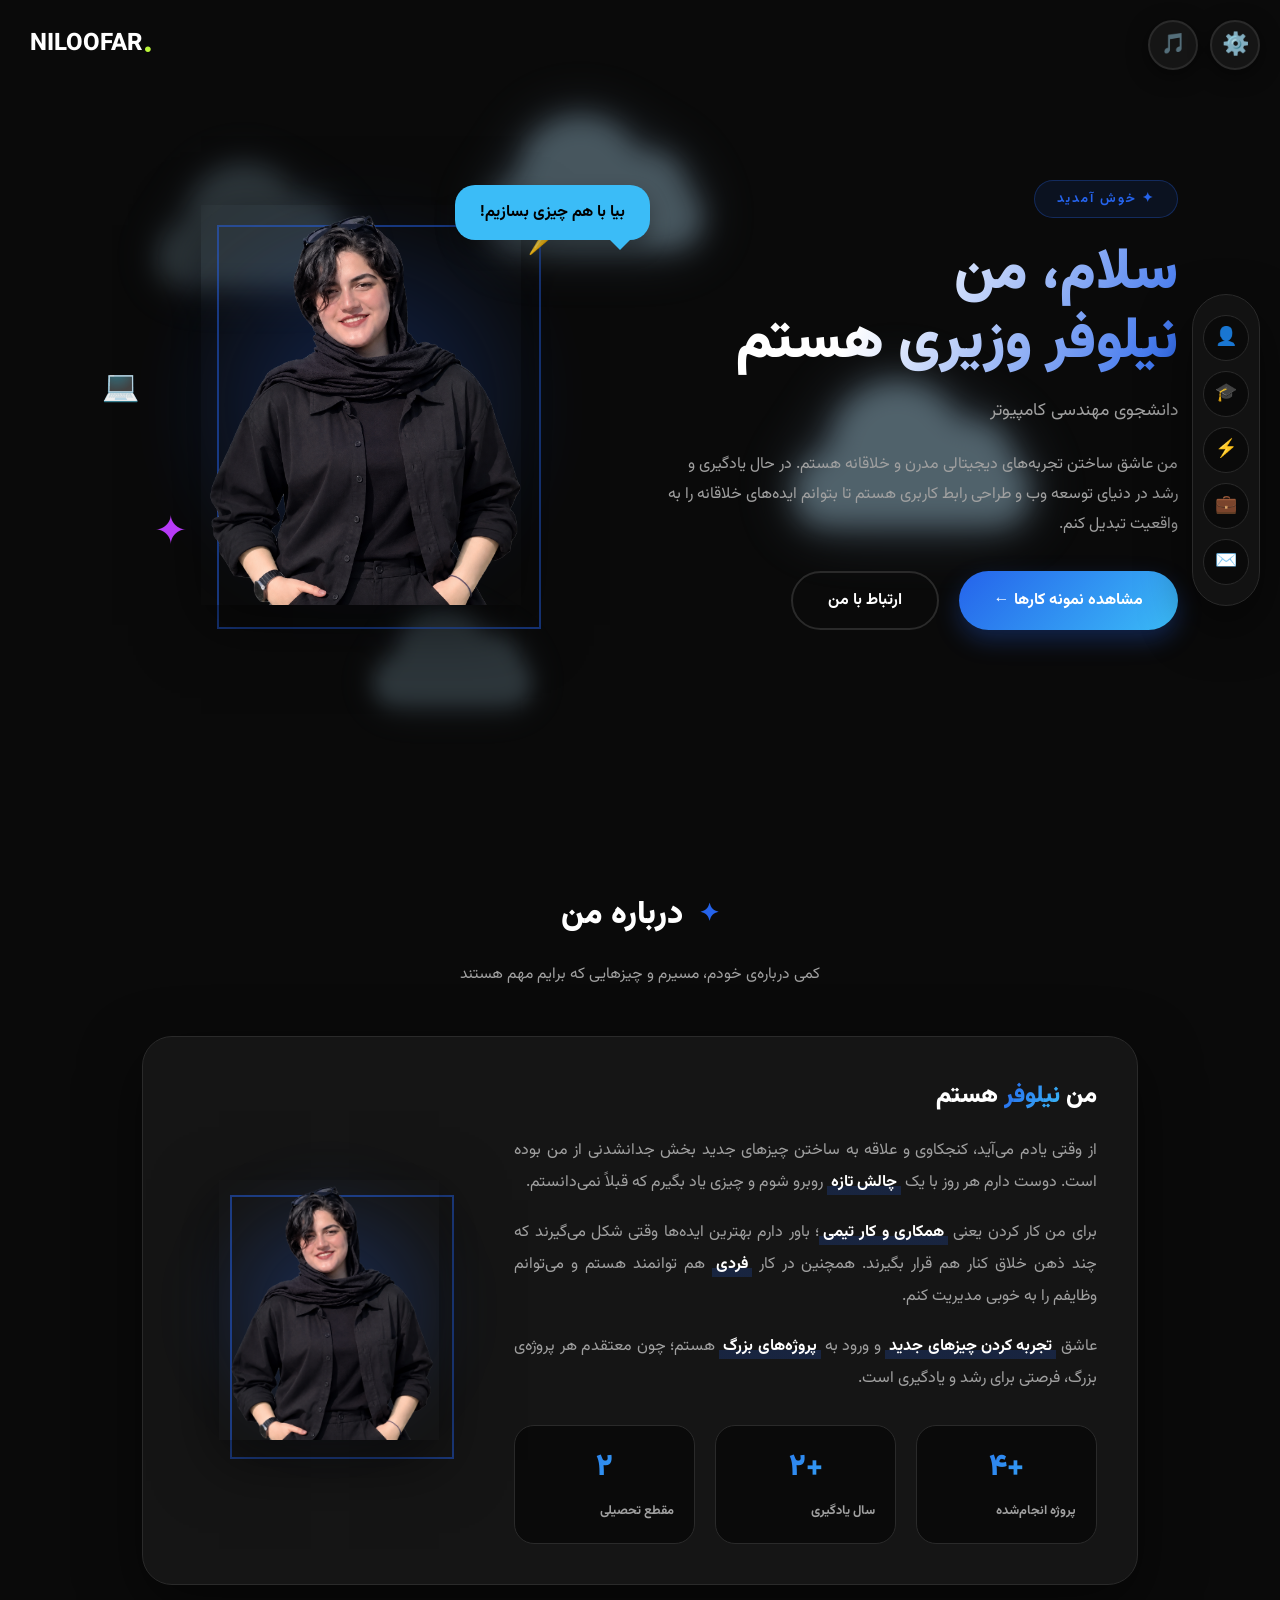
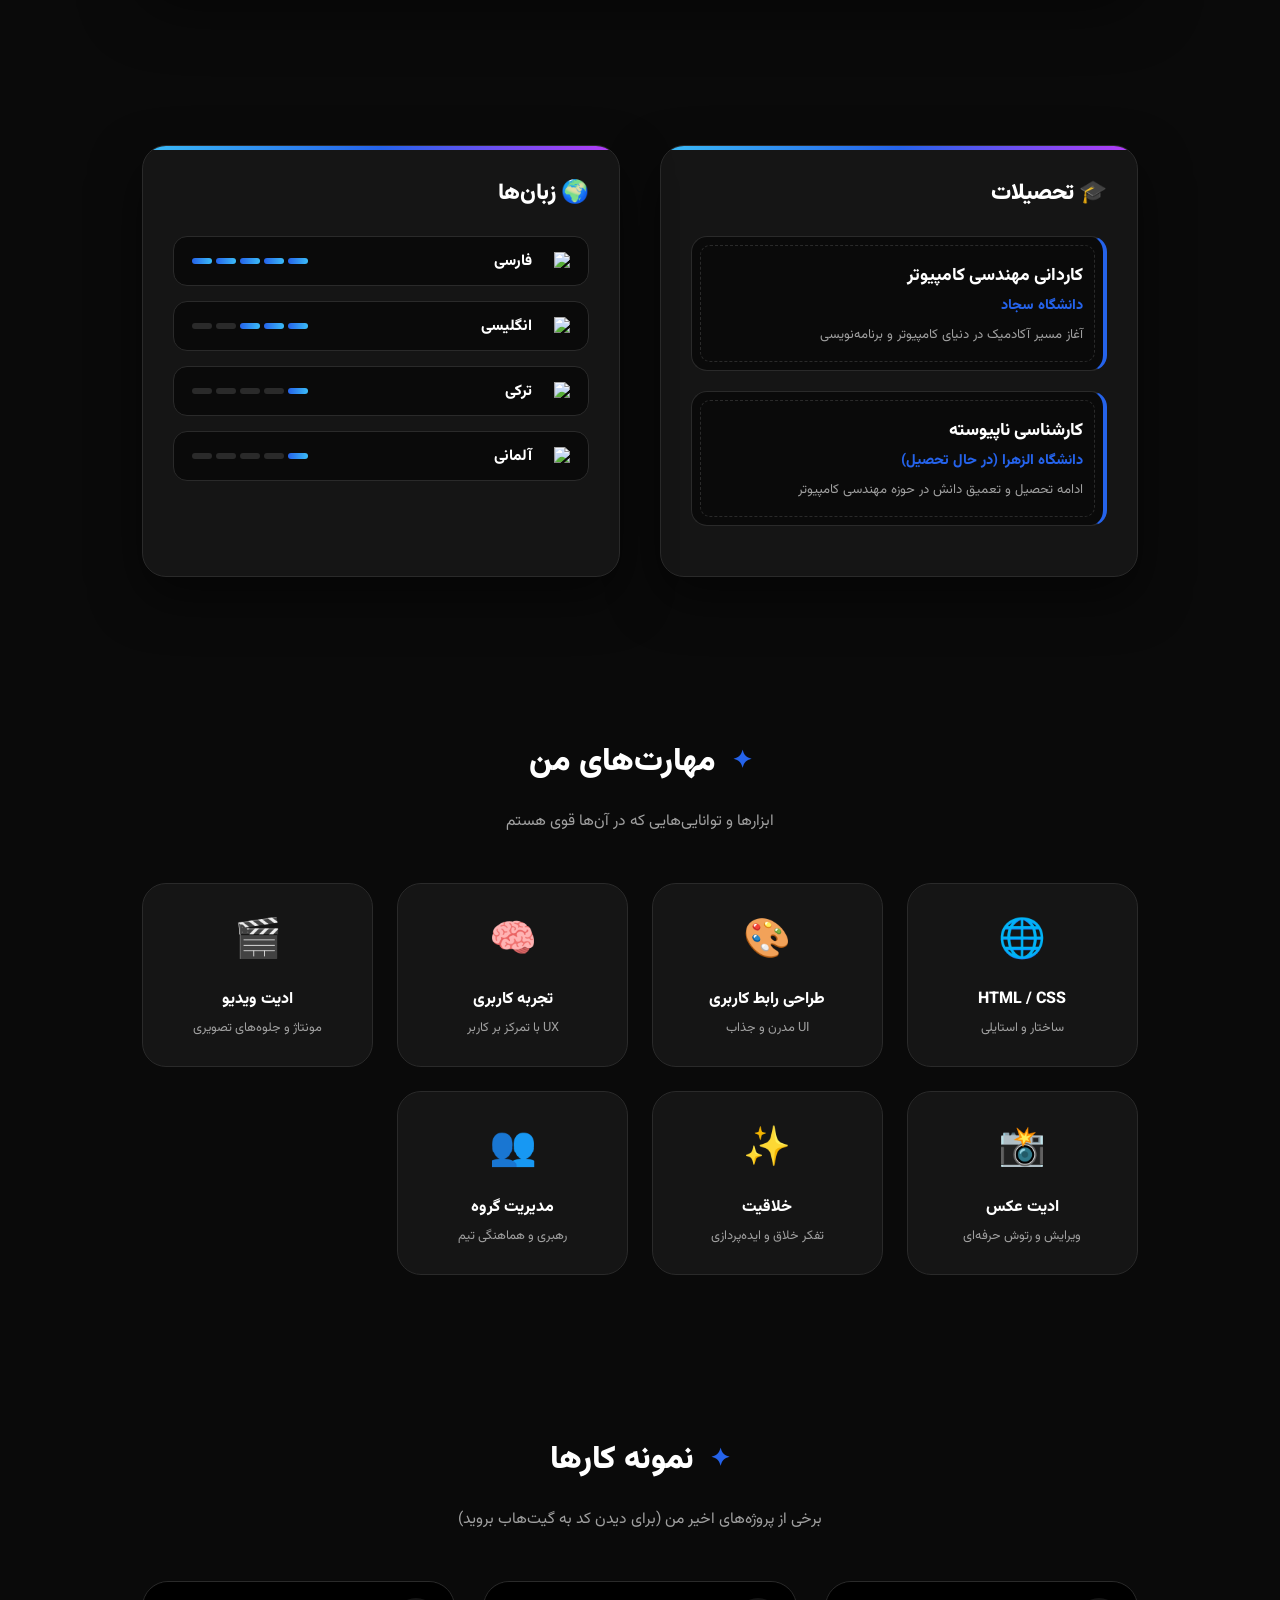
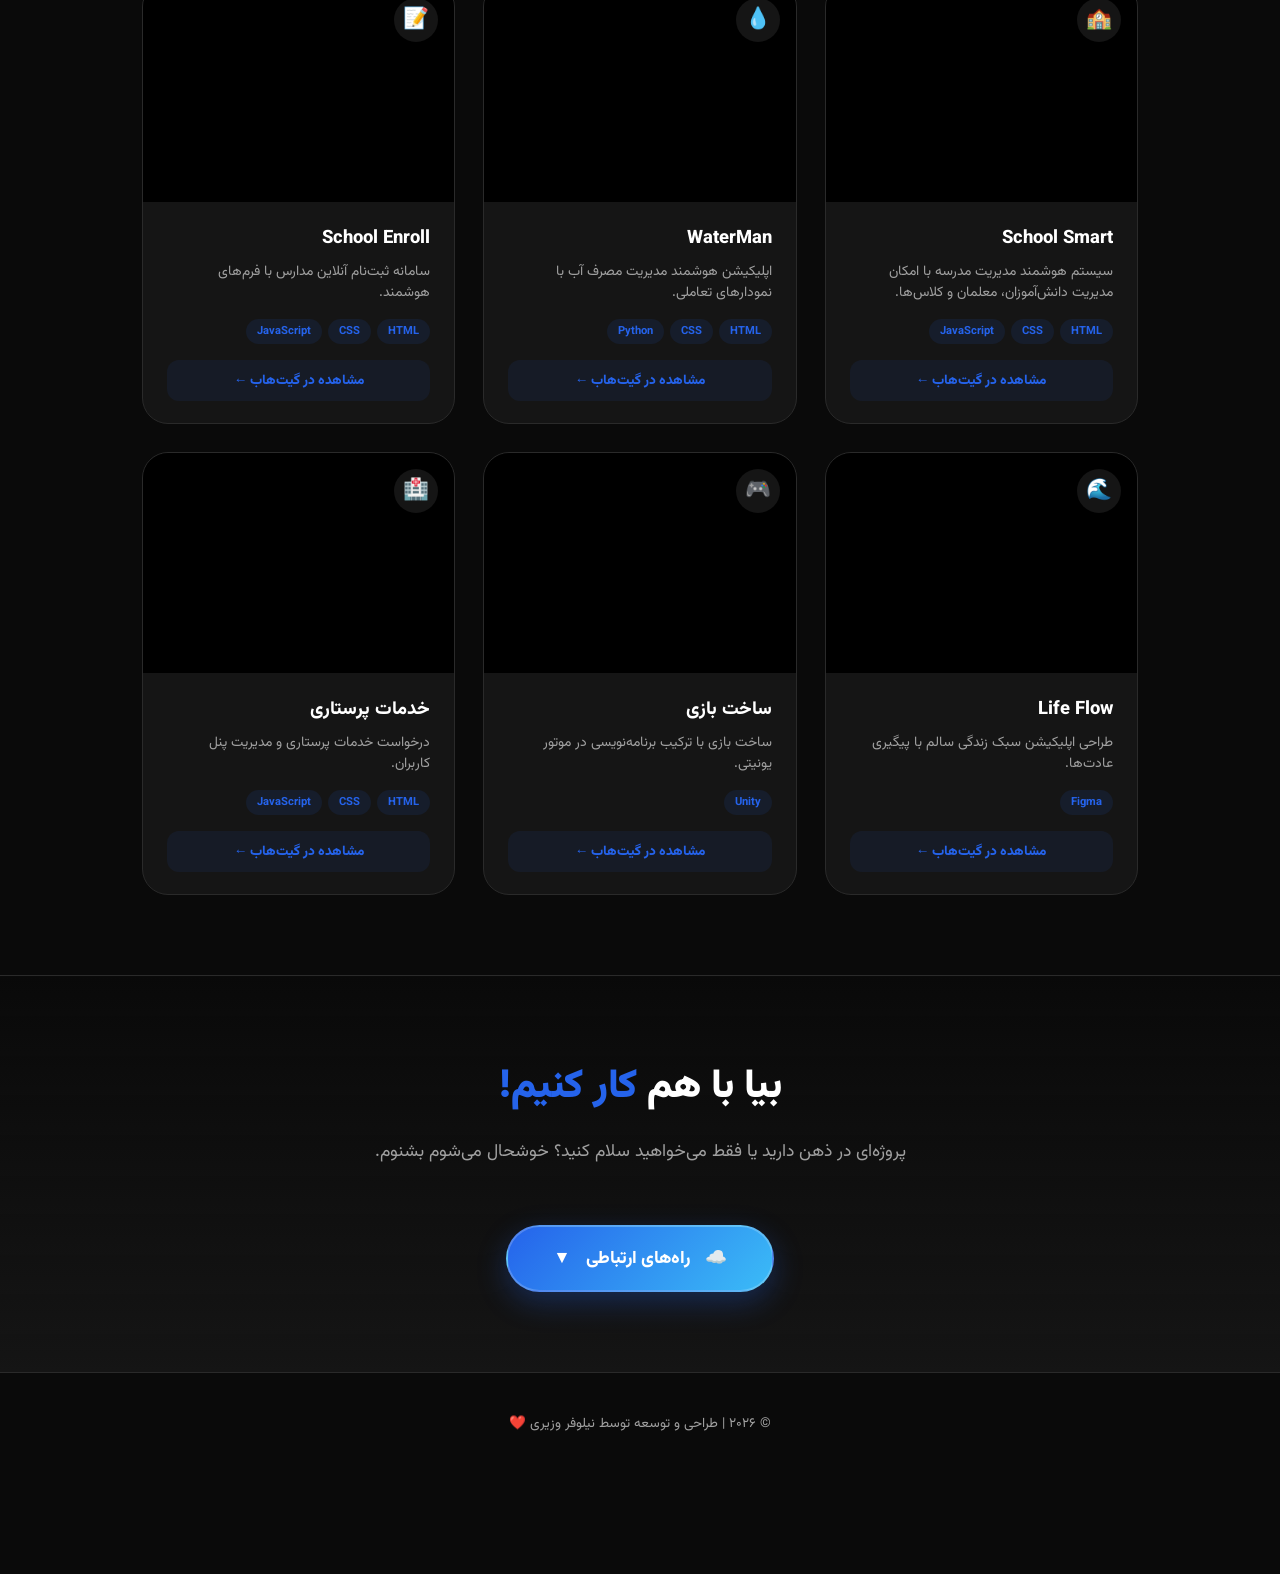
==== commit 0a458e9c: "Add files via upload" ====
--- a/fa.html
+++ b/fa.html
@@ -14,24 +14,31 @@
 
     <div class="logo"><span>.</span>NILOOFAR</div>
 
-    <div class="settings-wrapper">
-        <div class="settings-btn">⚙️</div>
-        <div class="settings-dropdown">
-            <div class="settings-section">
-                <span class="settings-label">تم</span>
-                <div class="settings-options">
-                    <button onclick="setTheme('dark')" class="settings-option">تیره</button>
-                    <button onclick="setTheme('light')" class="settings-option">روشن</button>
-                </div>
-            </div>
-            <div class="settings-section">
-                <span class="settings-label">زبان</span>
-                <div class="settings-options">
-                    <span class="settings-option active">فارسی</span>
-                    <a href="index.html" class="settings-option">English</a>
-                </div>
-            </div>
-        </div>
+    <!-- دکمه‌های تنظیمات و موزیک -->
+    <div class="top-buttons">
+        <div class="settings-wrapper">
+            <div class="settings-btn">⚙️</div>
+            <div class="settings-dropdown">
+                <div class="settings-section">
+                    <span class="settings-label">تم</span>
+                    <div class="settings-options">
+                        <button onclick="setTheme('dark')" class="settings-option">تیره</button>
+                        <button onclick="setTheme('light')" class="settings-option">روشن</button>
+                    </div>
+                </div>
+                <div class="settings-section">
+                    <span class="settings-label">زبان</span>
+                    <div class="settings-options">
+                        <span class="settings-option active">فارسی</span>
+                        <a href="index.html" class="settings-option">English</a>
+                    </div>
+                </div>
+            </div>
+        </div>
+        <button class="music-btn" id="music-toggle">🎵</button>
+        <audio id="bg-music" loop>
+            <source src="Oceans.mp3" type="audio/mpeg">
+        </audio>
     </div>
 
     <div class="bg-clouds">
@@ -250,6 +257,19 @@
         if (localStorage.getItem('theme') === 'light') {
             document.body.classList.add('light-mode');
         }
+
+        const music = document.getElementById('bg-music');
+        const musicBtn = document.getElementById('music-toggle');
+
+        musicBtn.addEventListener('click', function() {
+            if (music.paused) {
+                music.play();
+                musicBtn.classList.add('playing');
+            } else {
+                music.pause();
+                musicBtn.classList.remove('playing');
+            }
+        });
     </script>
 
 </body>
--- a/style.css
+++ b/style.css
@@ -1,4 +1,3 @@
-
 /* تنظیمات پایه */
 :root {
     --bg: #0a0a0a;
@@ -12,6 +11,7 @@
     --shadow: rgba(0, 0, 0, 0.5);
     --glass: rgba(21, 21, 21, 0.85);
 }
+
 body.light-mode {
     --bg: #f0f4f8;
     --bg-card: #ffffff;
@@ -24,6 +24,7 @@
     --shadow: rgba(10, 37, 64, 0.15);
     --glass: rgba(255, 255, 255, 0.85);
 }
+
 * {
     margin: 0;
     padding: 0;
@@ -31,6 +32,7 @@
     font-family: 'Poppins', 'Segoe UI', Tahoma, sans-serif;
     scroll-behavior: smooth;
 }
+
 body {
     background-color: var(--bg);
     color: var(--text);
@@ -40,6 +42,7 @@
     padding-bottom: 100px;
     transition: background-color 0.4s ease, color 0.4s ease;
 }
+
 /* لوگو و تنظیمات */
 .logo {
     position: fixed;
@@ -66,16 +69,26 @@
     margin-right: 0;
     margin-left: 5px;
 }
-.settings-wrapper {
+
+/* دکمه‌های بالای صفحه (تنظیمات و موزیک) */
+.top-buttons {
     position: fixed;
     top: 20px;
     right: 20px;
     z-index: 1000;
-}
-body[dir="rtl"] .settings-wrapper {
+    display: flex;
+    gap: 12px;
+    align-items: center;
+}
+body[dir="rtl"] .top-buttons {
     right: auto;
     left: 20px;
 }
+
+.settings-wrapper {
+    position: relative;
+}
+
 .settings-btn {
     width: 50px;
     height: 50px;
@@ -95,6 +108,7 @@
     transform: rotate(90deg) scale(1.1);
     border-color: var(--primary);
 }
+
 .settings-dropdown {
     position: absolute;
     top: 60px;
@@ -119,6 +133,7 @@
     visibility: visible;
     transform: translateY(0);
 }
+
 .settings-section {
     margin-bottom: 15px;
 }
@@ -157,6 +172,40 @@
     color: #fff;
     border-color: var(--primary);
 }
+
+/* دکمه موزیک */
+.music-btn {
+    width: 50px;
+    height: 50px;
+    border-radius: 50%;
+    background: var(--bg-card);
+    border: 2px solid var(--border);
+    color: var(--text);
+    font-size: 20px;
+    cursor: pointer;
+    display: flex;
+    align-items: center;
+    justify-content: center;
+    transition: all 0.3s ease;
+    box-shadow: 0 5px 20px var(--shadow);
+}
+.music-btn:hover {
+    transform: scale(1.1);
+    border-color: var(--primary);
+    box-shadow: 0 0 20px rgba(37, 99, 235, 0.4);
+}
+.music-btn.playing {
+    background: var(--primary);
+    color: #fff;
+    border-color: var(--primary);
+    animation: pulseMusic 2s infinite;
+}
+@keyframes pulseMusic {
+    0% { box-shadow: 0 0 0 0 rgba(37, 99, 235, 0.4); }
+    70% { box-shadow: 0 0 0 15px rgba(37, 99, 235, 0); }
+    100% { box-shadow: 0 0 0 0 rgba(37, 99, 235, 0); }
+}
+
 /* ابرها */
 .bg-clouds {
     position: fixed;
@@ -176,43 +225,19 @@
     background-repeat: no-repeat;
     filter: blur(12px) drop-shadow(0 0 24px rgba(157, 196, 235, 0.65));
 }
-.cloud-1 {
-    top: 15%;
-    left: 10%;
-    animation-duration: 45s;
-}
-.cloud-2 {
-    top: 40%;
-    right: 15%;
-    animation-duration: 55s;
-    opacity: 0.4;
-    transform: scale(1.2);
-}
-.cloud-3 {
-    bottom: 20%;
-    left: 25%;
-    animation-duration: 35s;
-    transform: scale(0.8);
-}
-.cloud-4 {
-    top: 10%;
-    right: 40%;
-    animation-duration: 50s;
-    opacity: 0.35;
-    transform: scale(1.1);
-}
+.cloud-1 { top: 15%; left: 10%; animation-duration: 45s; }
+.cloud-2 { top: 40%; right: 15%; animation-duration: 55s; opacity: 0.4; transform: scale(1.2); }
+.cloud-3 { bottom: 20%; left: 25%; animation-duration: 35s; transform: scale(0.8); }
+.cloud-4 { top: 10%; right: 40%; animation-duration: 50s; opacity: 0.35; transform: scale(1.1); }
 body.light-mode .cloud {
     opacity: 0.55;
     filter: blur(13px) drop-shadow(0 0 26px rgba(112, 146, 181, 0.55));
 }
 @keyframes moveClouds {
-    0% {
-        transform: translateX(0) translateY(0);
-    }
-    100% {
-        transform: translateX(60px) translateY(-20px);
-    }
-}
+    0% { transform: translateX(0) translateY(0); }
+    100% { transform: translateX(60px) translateY(-20px); }
+}
+
 /* هدر */
 .hero {
     display: flex;
@@ -288,9 +313,7 @@
     color: #fff;
     box-shadow: 0 10px 25px rgba(37, 99, 235, 0.3);
 }
-.btn-primary:hover {
-    transform: translateY(-5px);
-}
+.btn-primary:hover { transform: translateY(-5px); }
 .btn-secondary {
     border: 2px solid var(--border);
     color: var(--text);
@@ -300,6 +323,7 @@
     border-color: var(--primary);
     color: var(--primary);
 }
+
 /* عکس و استیکرها */
 .hero-image {
     flex: 1;
@@ -404,6 +428,7 @@
     color: var(--primary);
     font-size: 30px;
 }
+
 /* منوی کنار */
 .side-menu {
     position: fixed;
@@ -447,6 +472,7 @@
     transform: scale(1.15);
     border-color: transparent;
 }
+
 /* بخش‌های اصلی */
 .section-container {
     padding: 80px 8%;
@@ -478,6 +504,7 @@
     font-size: 0.98rem;
     margin-top: 10px;
 }
+
 /* درباره من */
 .about-box {
     display: flex;
@@ -585,6 +612,7 @@
     display: block;
     box-shadow: 0 20px 60px var(--shadow);
 }
+
 /* تحصیلات و زبان */
 .grid-2 {
     display: grid;
@@ -690,6 +718,7 @@
 .level span.on {
     background: linear-gradient(90deg, var(--primary), var(--cyan));
 }
+
 /* مهارت‌ها */
 .skills-grid {
     display: grid;
@@ -718,6 +747,7 @@
     font-size: 0.8rem;
     color: var(--text-muted);
 }
+
 /* نمونه کارها */
 .works-grid {
     display: grid;
@@ -804,6 +834,7 @@
     background: var(--primary);
     color: #fff;
 }
+
 /* ارتباط با من */
 .contact-section {
     text-align: center;
@@ -900,6 +931,7 @@
     color: #fff;
     border-color: transparent;
 }
+
 footer {
     text-align: center;
     padding: 40px;
@@ -909,109 +941,52 @@
     position: relative;
     z-index: 1;
 }
+
 /* انیمیشن‌ها */
 @keyframes slideUp {
-    from {
-        opacity: 0;
-        transform: translateY(40px);
-    }
-    to {
-        opacity: 1;
-        transform: translateY(0);
-    }
+    from { opacity: 0; transform: translateY(40px); }
+    to { opacity: 1; transform: translateY(0); }
 }
 @keyframes slideRight {
-    from {
-        opacity: 0;
-        transform: translateX(60px);
-    }
-    to {
-        opacity: 1;
-        transform: translateX(0);
-    }
+    from { opacity: 0; transform: translateX(60px); }
+    to { opacity: 1; transform: translateX(0); }
 }
 @keyframes photoIn {
-    from {
-        opacity: 0;
-        transform: translateX(-60px) rotate(-4deg);
-    }
-    to {
-        opacity: 1;
-        transform: translateX(0) rotate(0);
-    }
+    from { opacity: 0; transform: translateX(-60px) rotate(-4deg); }
+    to { opacity: 1; transform: translateX(0) rotate(0); }
 }
 @keyframes menuIn {
-    from {
-        transform: translateY(-50%) translateX(200%);
-        opacity: 0;
-    }
-    to {
-        transform: translateY(-50%) translateX(0);
-        opacity: 1;
-    }
+    from { transform: translateY(-50%) translateX(200%); opacity: 0; }
+    to { transform: translateY(-50%) translateX(0); opacity: 1; }
 }
 @keyframes shine {
-    to {
-        background-position: 220% center;
-    }
+    to { background-position: 220% center; }
 }
 @keyframes float {
-    0%, 100% {
-        transform: translateY(0);
-    }
-    50% {
-        transform: translateY(-15px);
-    }
+    0%, 100% { transform: translateY(0); }
+    50% { transform: translateY(-15px); }
 }
 @keyframes spin {
-    100% {
-        transform: rotate(360deg);
-    }
+    100% { transform: rotate(360deg); }
 }
 @keyframes glowPulse {
-    0%, 100% {
-        opacity: 0.5;
-        transform: scale(1);
-    }
-    50% {
-        opacity: 0.9;
-        transform: scale(1.08);
-    }
-}
+    0%, 100% { opacity: 0.5; transform: scale(1); }
+    50% { opacity: 0.9; transform: scale(1.08); }
+}
+
 /* ریسپانسیو */
 @media (max-width: 900px) {
-    .hero {
-        flex-direction: column-reverse;
-        text-align: center;
-        padding-top: 100px;
-    }
-    .hero-text h1 {
-        font-size: 45px;
-    }
-    .hero-buttons {
-        justify-content: center;
-        flex-direction: column;
-    }
-    .hero-image {
-        margin-bottom: 30px;
-    }
-    .photo-box {
-        width: 260px;
-        height: 330px;
-    }
-    .about-box {
-        flex-direction: column;
-        text-align: center;
-    }
-    .stats-row {
-        flex-direction: column;
-    }
-    .grid-2 {
-        grid-template-columns: 1fr;
-    }
-}
+    .hero { flex-direction: column-reverse; text-align: center; padding-top: 100px; }
+    .hero-text h1 { font-size: 45px; }
+    .hero-buttons { justify-content: center; flex-direction: column; }
+    .hero-image { margin-bottom: 30px; }
+    .photo-box { width: 260px; height: 330px; }
+    .about-box { flex-direction: column; text-align: center; }
+    .stats-row { flex-direction: column; }
+    .grid-2 { grid-template-columns: 1fr; }
+}
+
 @media (max-width: 768px) {
-    /* منوی دسترسی سریع در موبایل */
     .side-menu {
         width: 92%;
         max-width: 420px;
@@ -1035,80 +1010,22 @@
         box-shadow: 0 8px 25px var(--shadow);
         backdrop-filter: blur(15px);
     }
-
-    body[dir="rtl"] .side-menu {
-        left: 50%;
-        right: auto;
-    }
-
-    .side-menu a {
-        width: 40px;
-        height: 40px;
-        min-width: 40px;
-        font-size: 17px;
-    }
-
-    .contact-section h2 {
-        font-size: 35px;
-    }
-
-    .contact-dropdown {
-        width: 90%;
-        max-width: 350px;
-        padding: 15px;
-    }
-
-    .dropdown-item {
-        width: 60px;
-        height: 60px;
-        font-size: 0.7rem;
-    }
-
-    .dropdown-item span:first-child {
-        font-size: 1.5rem;
-    }
-
-    .photo-box-small {
-        width: 180px;
-        height: 220px;
-    }
-
-    .settings-wrapper {
-        top: 15px;
-        right: 15px;
-    }
-
-    body[dir="rtl"] .settings-wrapper {
-        right: auto;
-        left: 15px;
-    }
-
-    .settings-btn {
-        width: 44px;
-        height: 44px;
-        font-size: 18px;
-    }
-
-    .logo {
-        top: 20px;
-        left: 20px;
-        font-size: 20px;
-    }
-
-    body[dir="rtl"] .logo {
-        left: auto;
-        right: 20px;
-    }
-
-    .speech-bubble {
-        top: -10px;
-        right: -10px;
-        font-size: 12px;
-        padding: 10px 15px;
-    }
-
-    body[dir="rtl"] .speech-bubble {
-        right: auto;
-        left: -10px;
-    }
-}
+    body[dir="rtl"] .side-menu { left: 50%; right: auto; }
+    .side-menu a { width: 40px; height: 40px; min-width: 40px; font-size: 17px; }
+    
+    .top-buttons { top: 15px; right: 15px; gap: 8px; }
+    body[dir="rtl"] .top-buttons { right: auto; left: 15px; }
+    .settings-btn, .music-btn { width: 44px; height: 44px; font-size: 18px; }
+    .settings-dropdown { width: 200px; }
+
+    .contact-section h2 { font-size: 35px; }
+    .contact-dropdown { width: 90%; max-width: 350px; padding: 15px; }
+    .dropdown-item { width: 60px; height: 60px; font-size: 0.7rem; }
+    .dropdown-item span:first-child { font-size: 1.5rem; }
+    .photo-box-small { width: 180px; height: 220px; }
+    
+    .logo { top: 20px; left: 20px; font-size: 20px; }
+    body[dir="rtl"] .logo { left: auto; right: 20px; }
+    .speech-bubble { top: -10px; right: -10px; font-size: 12px; padding: 10px 15px; }
+    body[dir="rtl"] .speech-bubble { right: auto; left: -10px; }
+}
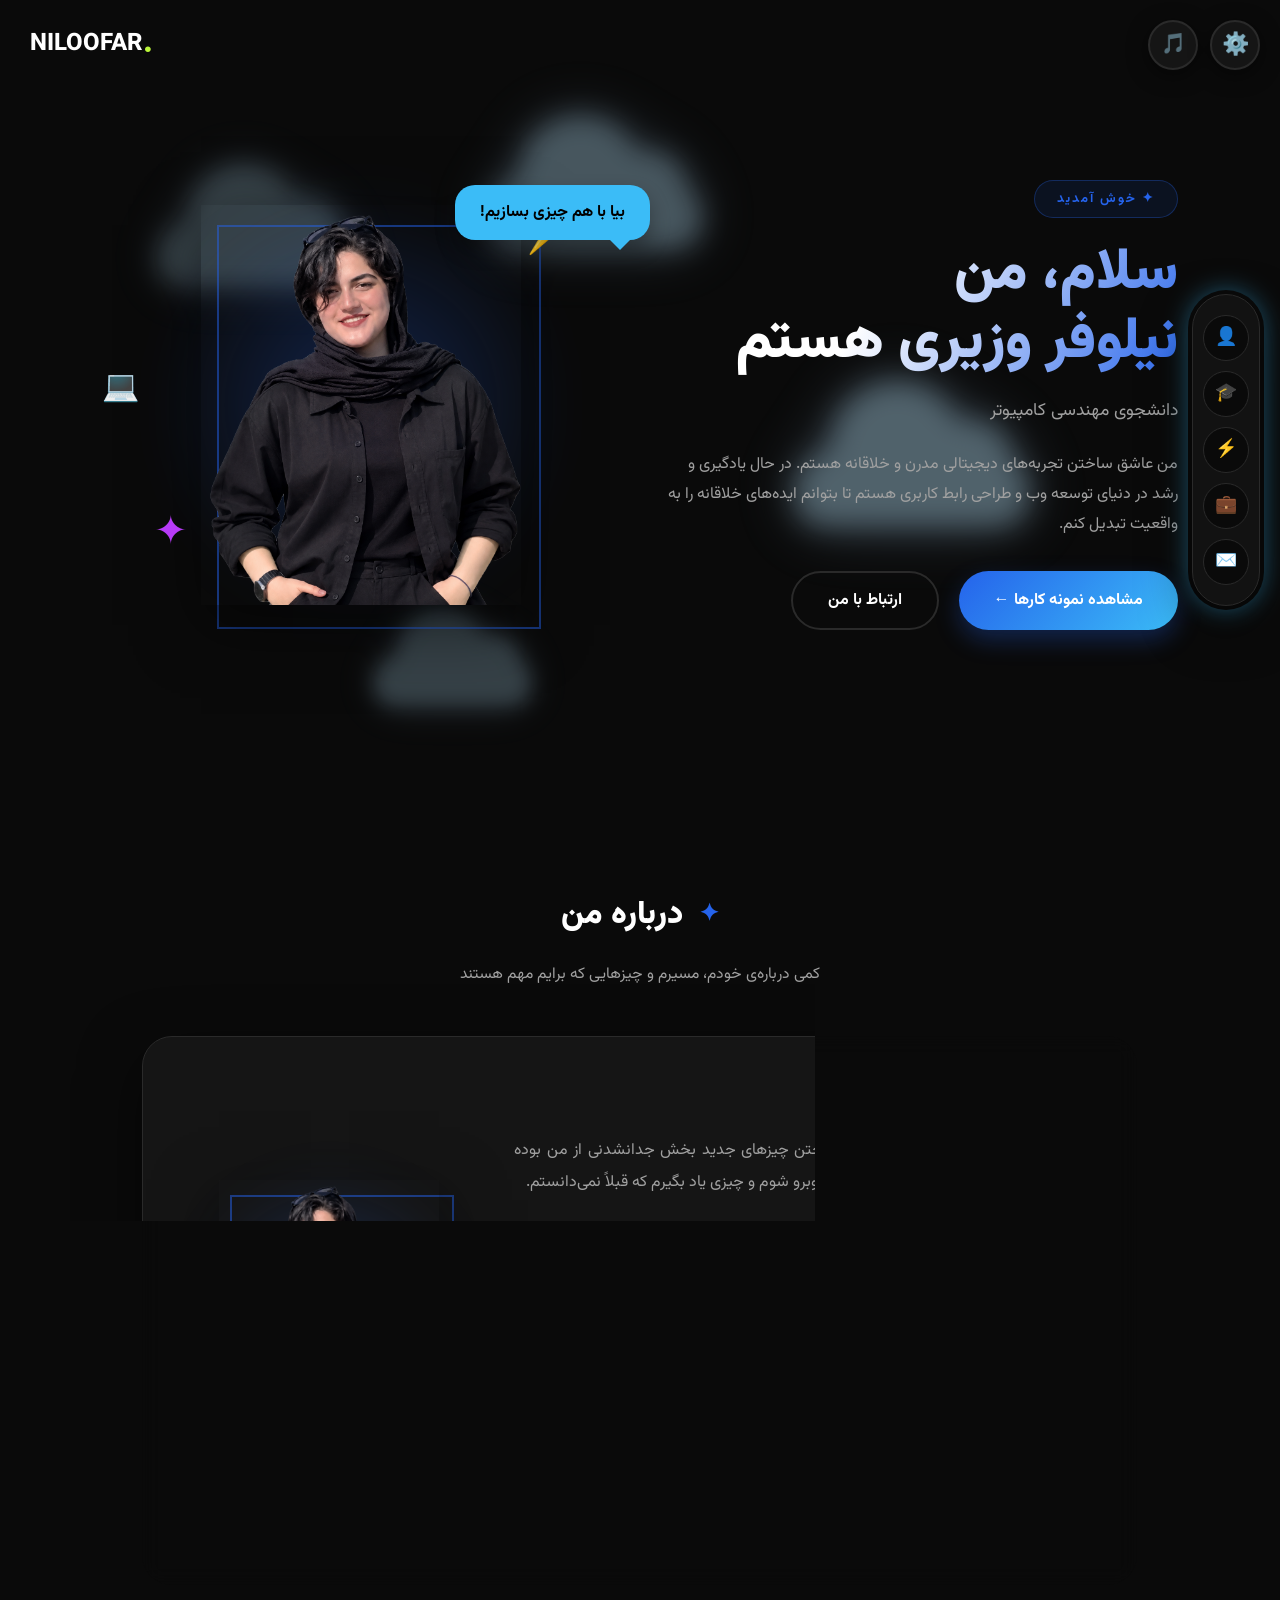
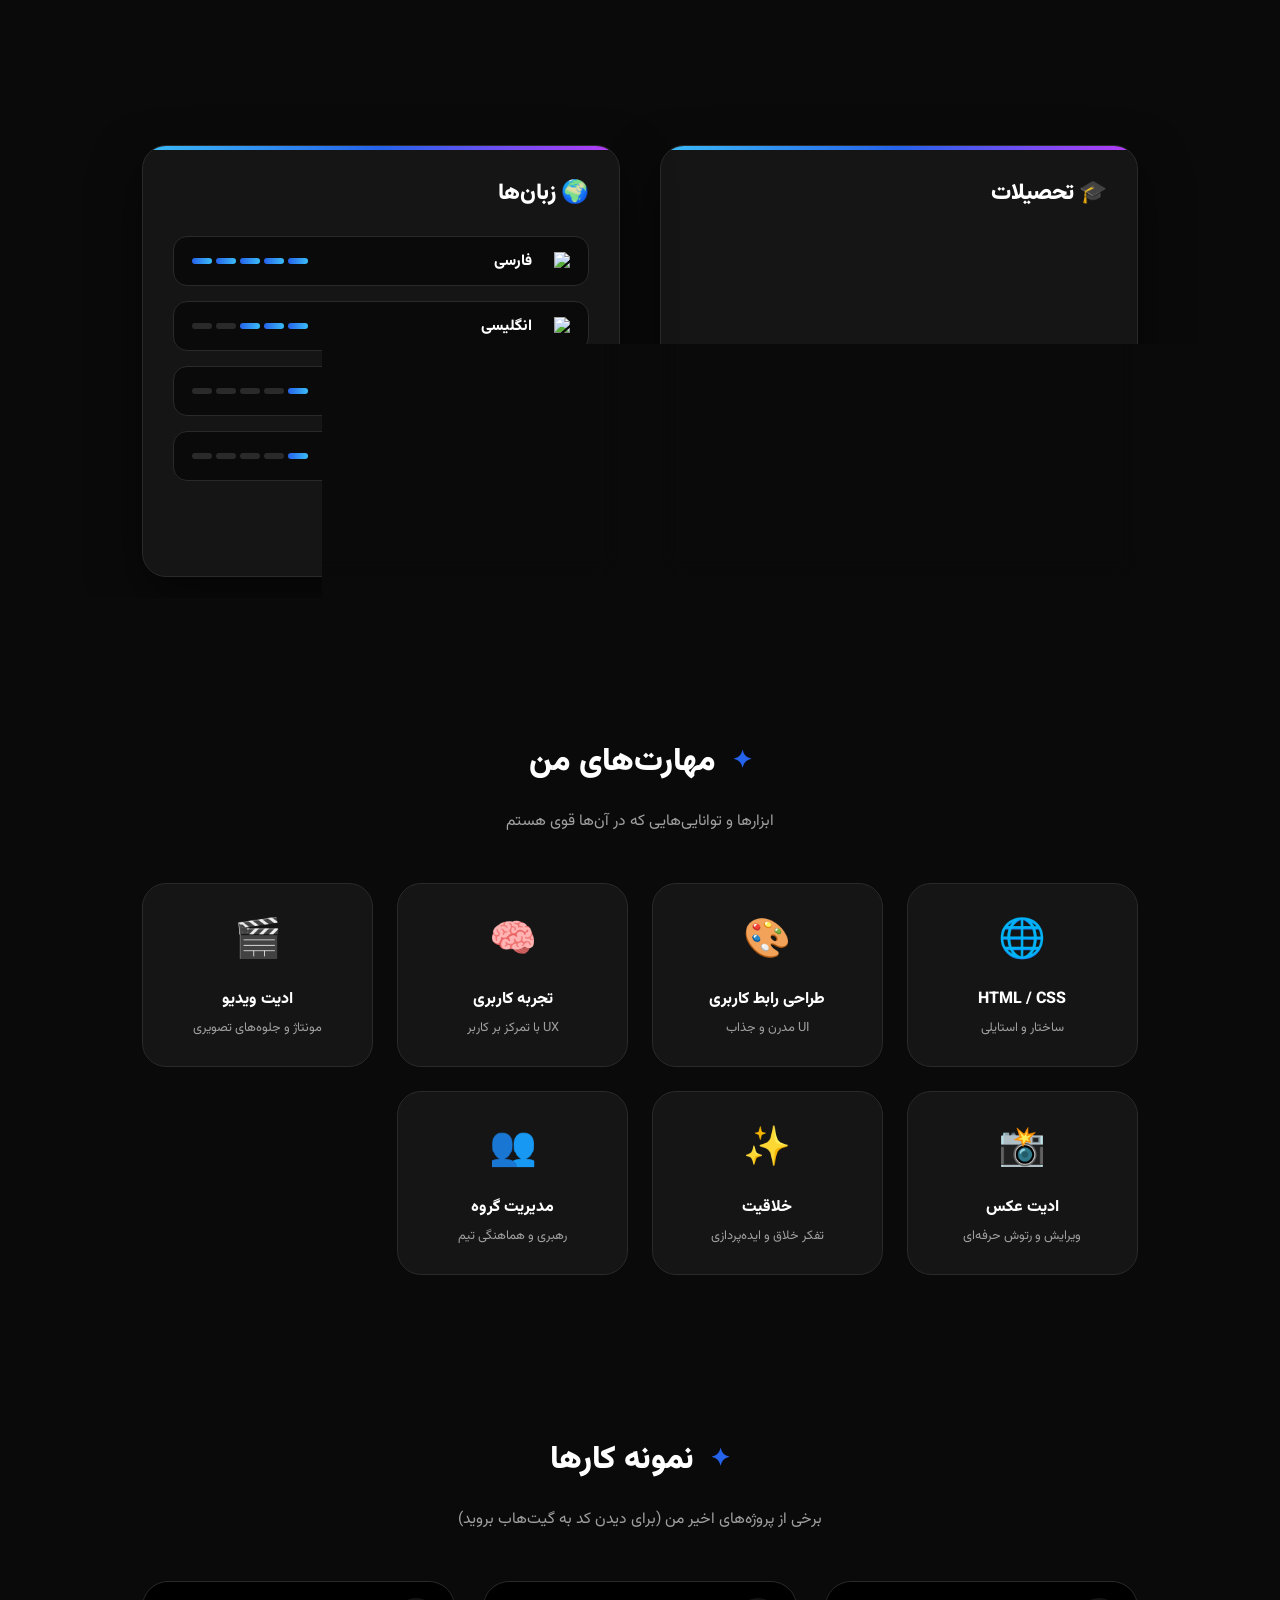
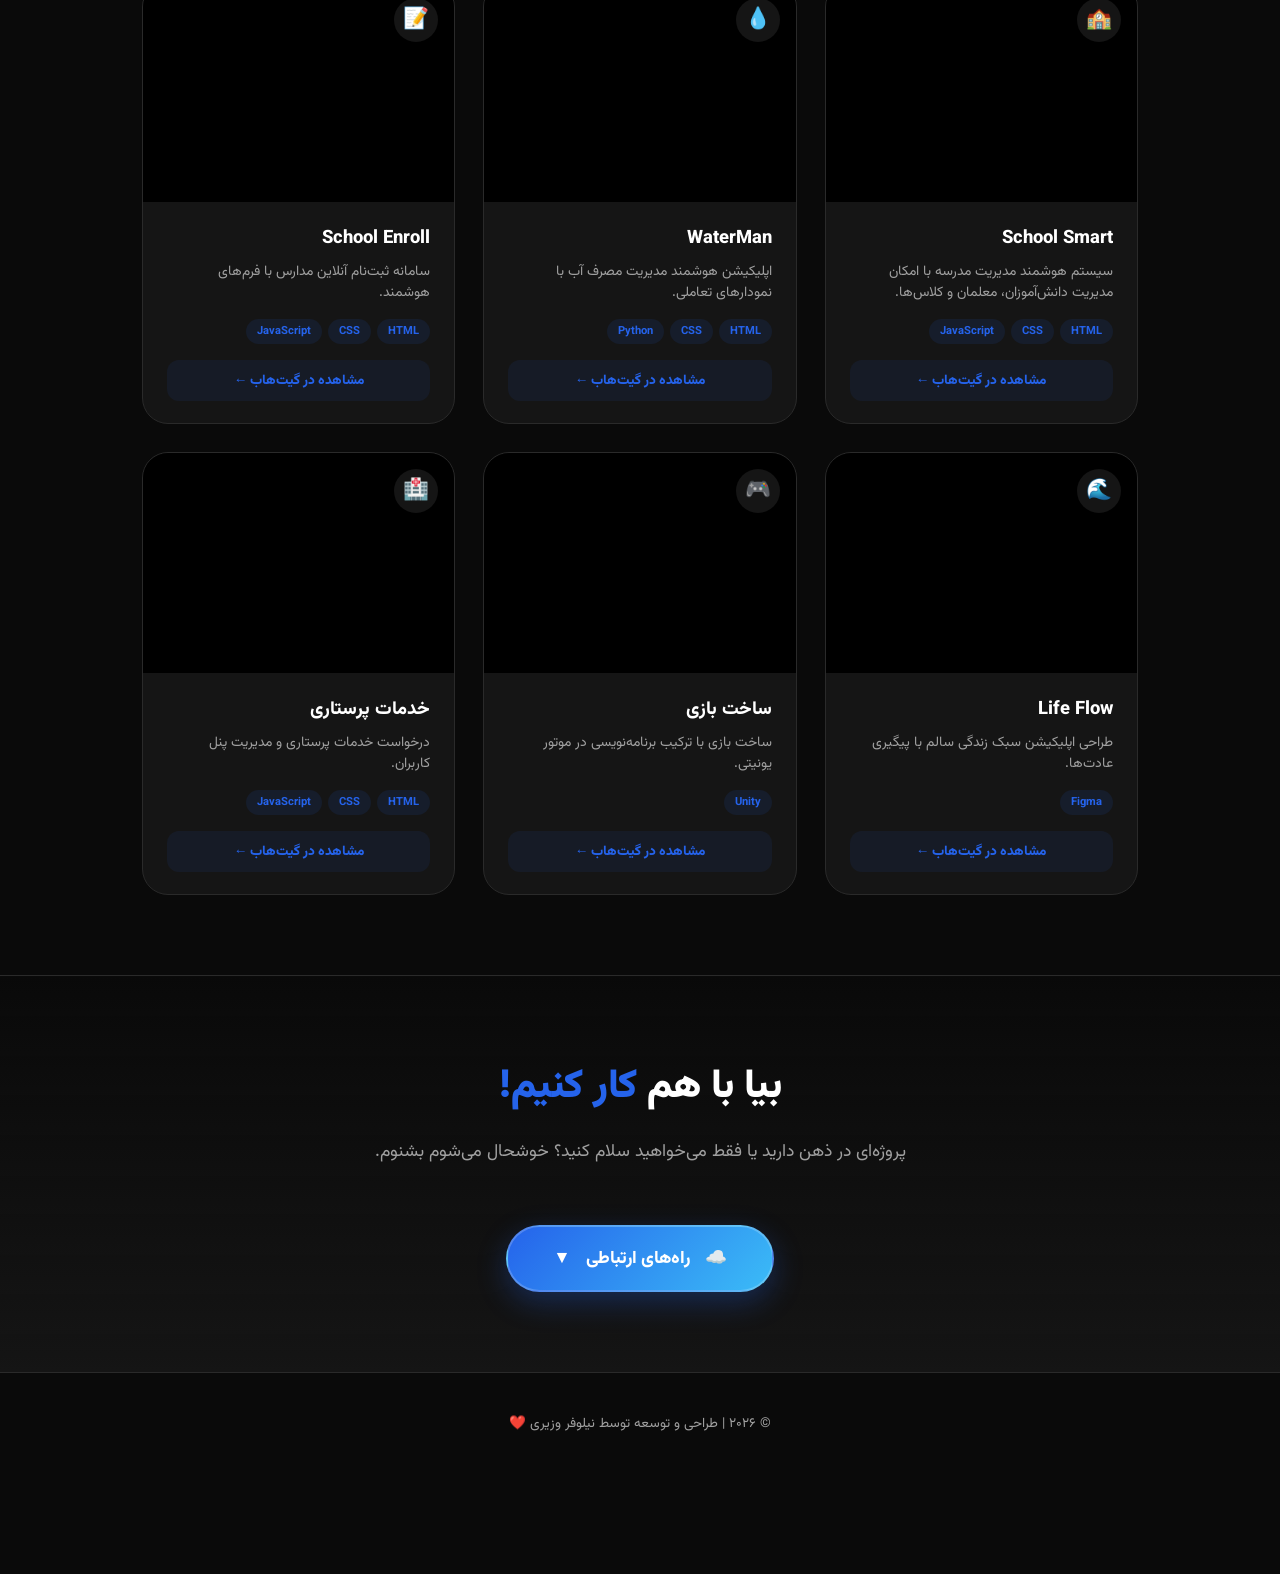
==== commit 69da46ed: "Add files via upload" ====
--- a/fa.html
+++ b/fa.html
@@ -14,7 +14,7 @@
 
     <div class="logo"><span>.</span>NILOOFAR</div>
 
-    <!-- دکمه‌های تنظیمات و موزیک -->
+
     <div class="top-buttons">
         <div class="settings-wrapper">
             <div class="settings-btn">⚙️</div>
@@ -231,7 +231,7 @@
                 <span>☁️</span> راه‌های ارتباطی <span class="arrow">▼</span>
             </div>
             <div class="contact-dropdown">
-                <a href="mailto:niloofar@example.com" class="dropdown-item"><span>✉️</span><span>ایمیل</span></a>
+                <a href="mailto:s.nil.vaziri@gmail.com" class="dropdown-item"><span>✉️</span><span>ایمیل</span></a>
                 <a href="https://t.me/s_nil_v" target="_blank" class="dropdown-item"><span>✈️</span><span>تلگرام</span></a>
                 <a href="tel:09309901619" class="dropdown-item"><span>📞</span><span>تماس</span></a>
                 <a href="https://instagram.com/s.niloofar.v" target="_blank" class="dropdown-item"><span>📸</span><span>اینستاگرام</span></a>
--- a/style.css
+++ b/style.css
@@ -1,4 +1,3 @@
-/* تنظیمات پایه */
 :root {
     --bg: #0a0a0a;
     --bg-card: #151515;
@@ -43,7 +42,6 @@
     transition: background-color 0.4s ease, color 0.4s ease;
 }
 
-/* لوگو و تنظیمات */
 .logo {
     position: fixed;
     top: 25px;
@@ -70,7 +68,6 @@
     margin-left: 5px;
 }
 
-/* دکمه‌های بالای صفحه (تنظیمات و موزیک) */
 .top-buttons {
     position: fixed;
     top: 20px;
@@ -173,7 +170,6 @@
     border-color: var(--primary);
 }
 
-/* دکمه موزیک */
 .music-btn {
     width: 50px;
     height: 50px;
@@ -206,7 +202,6 @@
     100% { box-shadow: 0 0 0 0 rgba(37, 99, 235, 0); }
 }
 
-/* ابرها */
 .bg-clouds {
     position: fixed;
     inset: 0;
@@ -218,27 +213,27 @@
     position: absolute;
     width: 300px;
     height: 150px;
-    opacity: 0.2;
-    animation: moveClouds 40s linear infinite alternate;
+    opacity: 0.25;
+    animation: moveClouds 25s linear infinite alternate;
     background-image: url("data:image/svg+xml,%3Csvg xmlns='http://www.w3.org/2000/svg' viewBox='0 0 200 120'%3E%3Cpath fill='%23bae6fd' d='M170,80c0-16.5-13.5-30-30-30c-2.5,0-5,0.3-7.4,0.9C126.8,35.6,111,25,92.5,25c-24,0-43.5,19.5-43.5,43.5c0,0.5,0,1,0,1.5C35.5,72.3,25,85.5,25,100c0,11,9,20,20,20h115c11,0,20-9,20-20C180,88.4,176.1,80.5,170,80z'/%3E%3C/svg%3E");
     background-size: contain;
     background-repeat: no-repeat;
     filter: blur(12px) drop-shadow(0 0 24px rgba(157, 196, 235, 0.65));
 }
-.cloud-1 { top: 15%; left: 10%; animation-duration: 45s; }
-.cloud-2 { top: 40%; right: 15%; animation-duration: 55s; opacity: 0.4; transform: scale(1.2); }
-.cloud-3 { bottom: 20%; left: 25%; animation-duration: 35s; transform: scale(0.8); }
-.cloud-4 { top: 10%; right: 40%; animation-duration: 50s; opacity: 0.35; transform: scale(1.1); }
+.cloud-1 { top: 15%; left: 10%; animation-duration: 20s; }
+.cloud-2 { top: 40%; right: 15%; animation-duration: 30s; opacity: 0.4; transform: scale(1.2); }
+.cloud-3 { bottom: 20%; left: 25%; animation-duration: 15s; transform: scale(0.8); }
+.cloud-4 { top: 10%; right: 40%; animation-duration: 25s; opacity: 0.35; transform: scale(1.1); }
 body.light-mode .cloud {
     opacity: 0.55;
     filter: blur(13px) drop-shadow(0 0 26px rgba(112, 146, 181, 0.55));
 }
 @keyframes moveClouds {
-    0% { transform: translateX(0) translateY(0); }
-    100% { transform: translateX(60px) translateY(-20px); }
-}
-
-/* هدر */
+    0% { transform: translateX(-100px) translateY(0); }
+    50% { transform: translateX(50px) translateY(-40px); }
+    100% { transform: translateX(200px) translateY(0); }
+}
+
 .hero {
     display: flex;
     justify-content: space-between;
@@ -324,13 +319,12 @@
     color: var(--primary);
 }
 
-/* عکس و استیکرها */
 .hero-image {
     flex: 1;
     display: flex;
     justify-content: center;
     position: relative;
-    animation: photoIn 1.2s cubic-bezier(0.34, 1.2, 0.64, 1) 0.4s both;
+    animation: photoIn 1.2s cubic-bezier(0.34, 1.2, 0.64, 1) 0.4s both, floatImage 6s ease-in-out infinite 2s;
 }
 .speech-bubble {
     position: absolute;
@@ -429,7 +423,6 @@
     font-size: 30px;
 }
 
-/* منوی کنار */
 .side-menu {
     position: fixed;
     right: 20px;
@@ -451,6 +444,20 @@
     right: auto;
     left: 20px;
 }
+.side-menu::before {
+    content: '';
+    position: absolute;
+    inset: -5px;
+    border-radius: 45px;
+    background: transparent;
+    box-shadow: 0 0 25px rgba(59, 188, 247, 0.4);
+    z-index: -1;
+    animation: menuGlow 3s ease-in-out infinite;
+}
+@keyframes menuGlow {
+    0%, 100% { opacity: 0.5; box-shadow: 0 0 20px rgba(59, 188, 247, 0.3); }
+    50% { opacity: 1; box-shadow: 0 0 35px rgba(59, 188, 247, 0.7); }
+}
 .side-menu a {
     width: 46px;
     height: 46px;
@@ -473,7 +480,6 @@
     border-color: transparent;
 }
 
-/* بخش‌های اصلی */
 .section-container {
     padding: 80px 8%;
     max-width: 1200px;
@@ -505,7 +511,28 @@
     margin-top: 10px;
 }
 
-/* درباره من */
+.card-box:hover,
+.skill-card:hover,
+.work-card:hover,
+.cert-item:hover,
+.lang-item:hover,
+.about-box:hover,
+.stat-item:hover {
+    box-shadow: 0 0 25px rgba(59, 188, 247, 0.4) !important;
+    border-color: rgba(59, 188, 247, 0.6) !important;
+    transform: translateY(-5px) !important;
+}
+body.light-mode .card-box:hover,
+body.light-mode .skill-card:hover,
+body.light-mode .work-card:hover,
+body.light-mode .cert-item:hover,
+body.light-mode .lang-item:hover,
+body.light-mode .about-box:hover,
+body.light-mode .stat-item:hover {
+    box-shadow: 0 0 25px rgba(0, 188, 212, 0.4) !important;
+    border-color: rgba(0, 188, 212, 0.6) !important;
+}
+
 .about-box {
     display: flex;
     gap: 40px;
@@ -516,6 +543,7 @@
     border: 1.5px solid var(--border);
     align-items: center;
     box-shadow: 0 20px 60px var(--shadow);
+    transition: all 0.4s ease;
 }
 .about-text {
     flex: 2;
@@ -556,6 +584,7 @@
     border: 1.5px solid var(--border);
     text-align: center;
     flex: 1;
+    transition: all 0.3s ease;
 }
 .stat-item h4 {
     font-size: 1.9rem;
@@ -582,6 +611,7 @@
     width: 220px;
     height: 260px;
     flex-shrink: 0;
+    animation: floatImage 7s ease-in-out infinite;
 }
 .photo-box-small::before {
     content: '';
@@ -613,7 +643,6 @@
     box-shadow: 0 20px 60px var(--shadow);
 }
 
-/* تحصیلات و زبان */
 .grid-2 {
     display: grid;
     grid-template-columns: 1fr 1fr;
@@ -628,6 +657,7 @@
     position: relative;
     overflow: hidden;
     box-shadow: 0 20px 50px var(--shadow);
+    transition: all 0.4s ease;
 }
 .card-box::before {
     content: '';
@@ -655,6 +685,7 @@
     margin-bottom: 20px;
     border: 1px solid var(--border);
     border-right: 4px solid var(--primary);
+    transition: all 0.4s ease;
 }
 .cert-item::before {
     content: '';
@@ -691,6 +722,7 @@
     padding: 12px 18px;
     border-radius: 14px;
     border: 1px solid var(--border);
+    transition: all 0.4s ease;
 }
 .lang-name {
     font-weight: 800;
@@ -719,7 +751,6 @@
     background: linear-gradient(90deg, var(--primary), var(--cyan));
 }
 
-/* مهارت‌ها */
 .skills-grid {
     display: grid;
     grid-template-columns: repeat(auto-fit, minmax(180px, 1fr));
@@ -731,6 +762,7 @@
     border-radius: 24px;
     text-align: center;
     border: 1px solid var(--border);
+    transition: all 0.4s ease;
 }
 .skill-card .icon {
     font-size: 2.4rem;
@@ -748,7 +780,6 @@
     color: var(--text-muted);
 }
 
-/* نمونه کارها */
 .works-grid {
     display: grid;
     grid-template-columns: repeat(auto-fit, minmax(300px, 1fr));
@@ -759,6 +790,7 @@
     border-radius: 26px;
     overflow: hidden;
     border: 1px solid var(--border);
+    transition: all 0.4s ease;
 }
 .work-video {
     width: 100%;
@@ -835,7 +867,6 @@
     color: #fff;
 }
 
-/* ارتباط با من */
 .contact-section {
     text-align: center;
     padding: 80px 8%;
@@ -942,7 +973,6 @@
     z-index: 1;
 }
 
-/* انیمیشن‌ها */
 @keyframes slideUp {
     from { opacity: 0; transform: translateY(40px); }
     to { opacity: 1; transform: translateY(0); }
@@ -966,6 +996,10 @@
     0%, 100% { transform: translateY(0); }
     50% { transform: translateY(-15px); }
 }
+@keyframes floatImage {
+    0%, 100% { transform: translateY(0); }
+    50% { transform: translateY(-20px); }
+}
 @keyframes spin {
     100% { transform: rotate(360deg); }
 }
@@ -974,7 +1008,6 @@
     50% { opacity: 0.9; transform: scale(1.08); }
 }
 
-/* ریسپانسیو */
 @media (max-width: 900px) {
     .hero { flex-direction: column-reverse; text-align: center; padding-top: 100px; }
     .hero-text h1 { font-size: 45px; }
@@ -1002,16 +1035,19 @@
         top: auto;
         bottom: 12px;
         transform: translateX(-50%);
-        animation: none;
-        opacity: 1;
         background: var(--glass);
         border: 1px solid var(--border);
         border-radius: 30px;
-        box-shadow: 0 8px 25px var(--shadow);
         backdrop-filter: blur(15px);
+        animation: none;
+        opacity: 1;
     }
     body[dir="rtl"] .side-menu { left: 50%; right: auto; }
     .side-menu a { width: 40px; height: 40px; min-width: 40px; font-size: 17px; }
+    .side-menu::before {
+        inset: -3px;
+        border-radius: 33px;
+    }
     
     .top-buttons { top: 15px; right: 15px; gap: 8px; }
     body[dir="rtl"] .top-buttons { right: auto; left: 15px; }
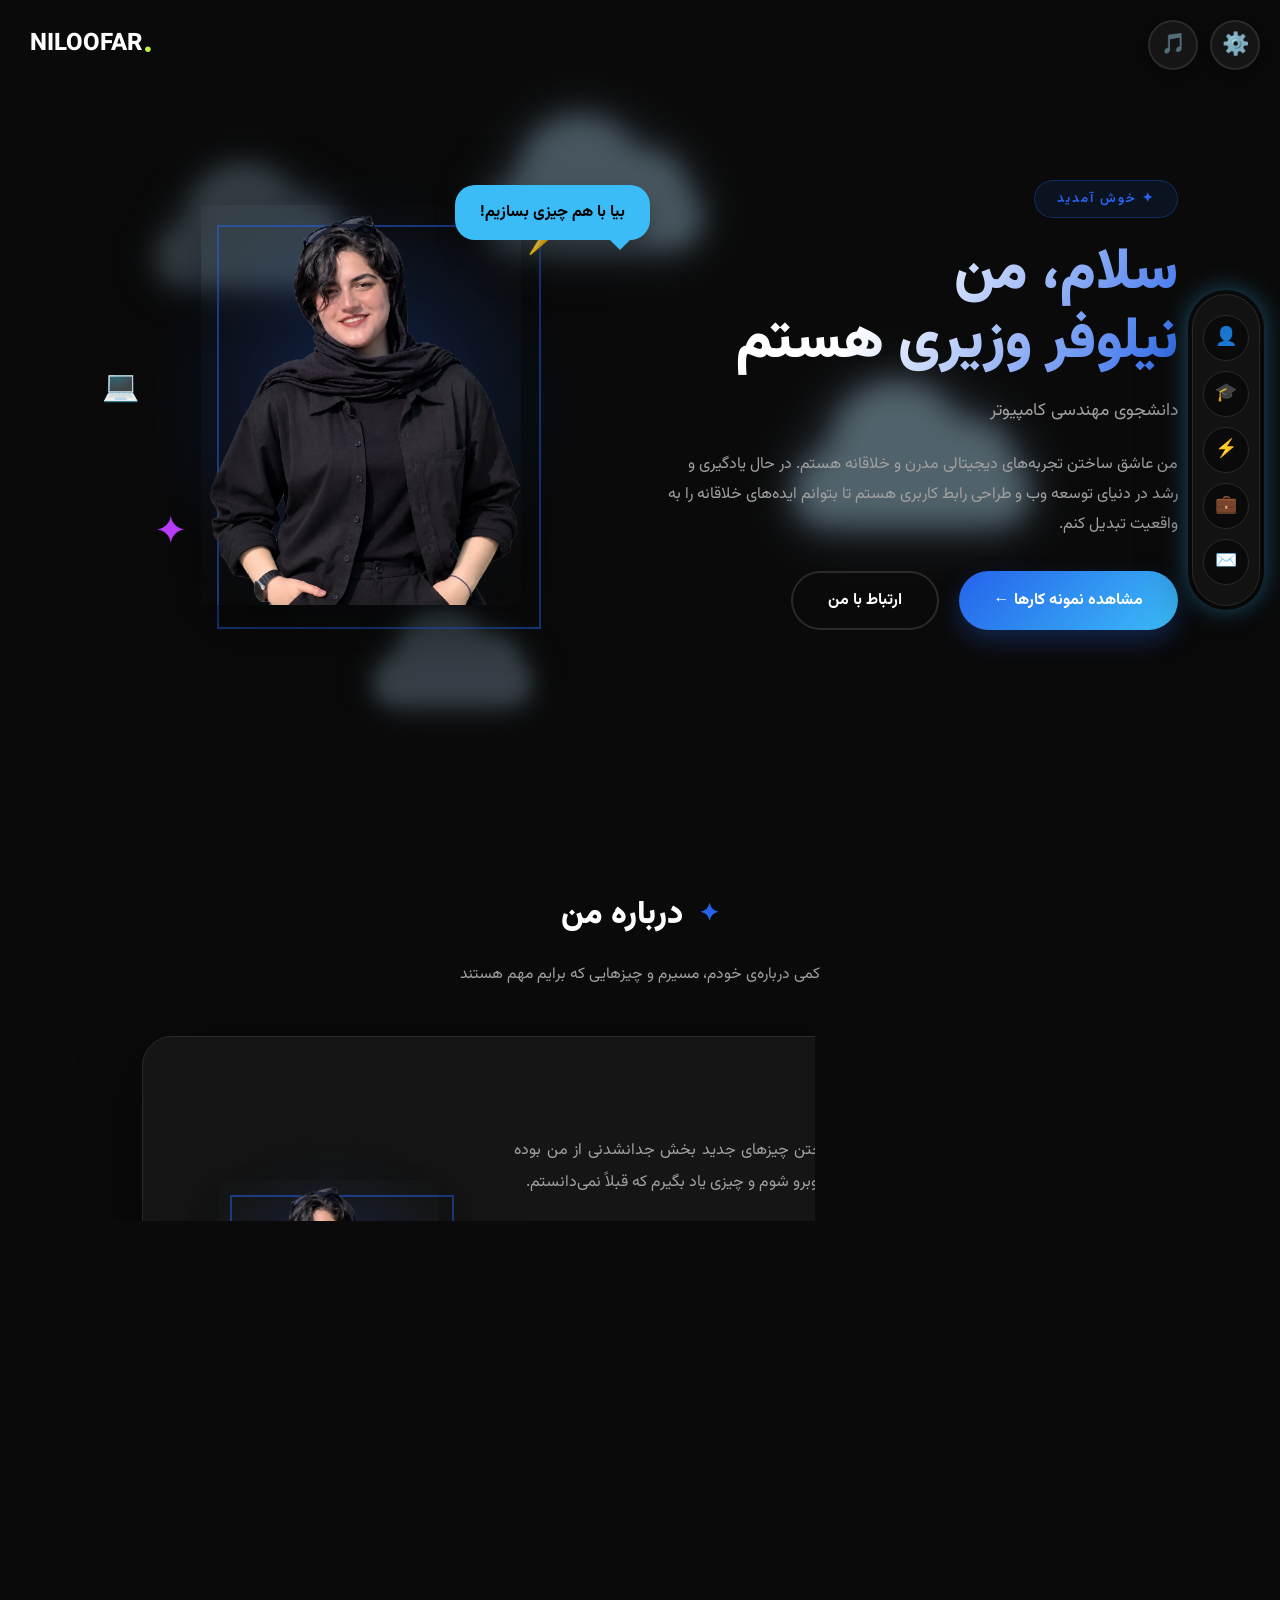
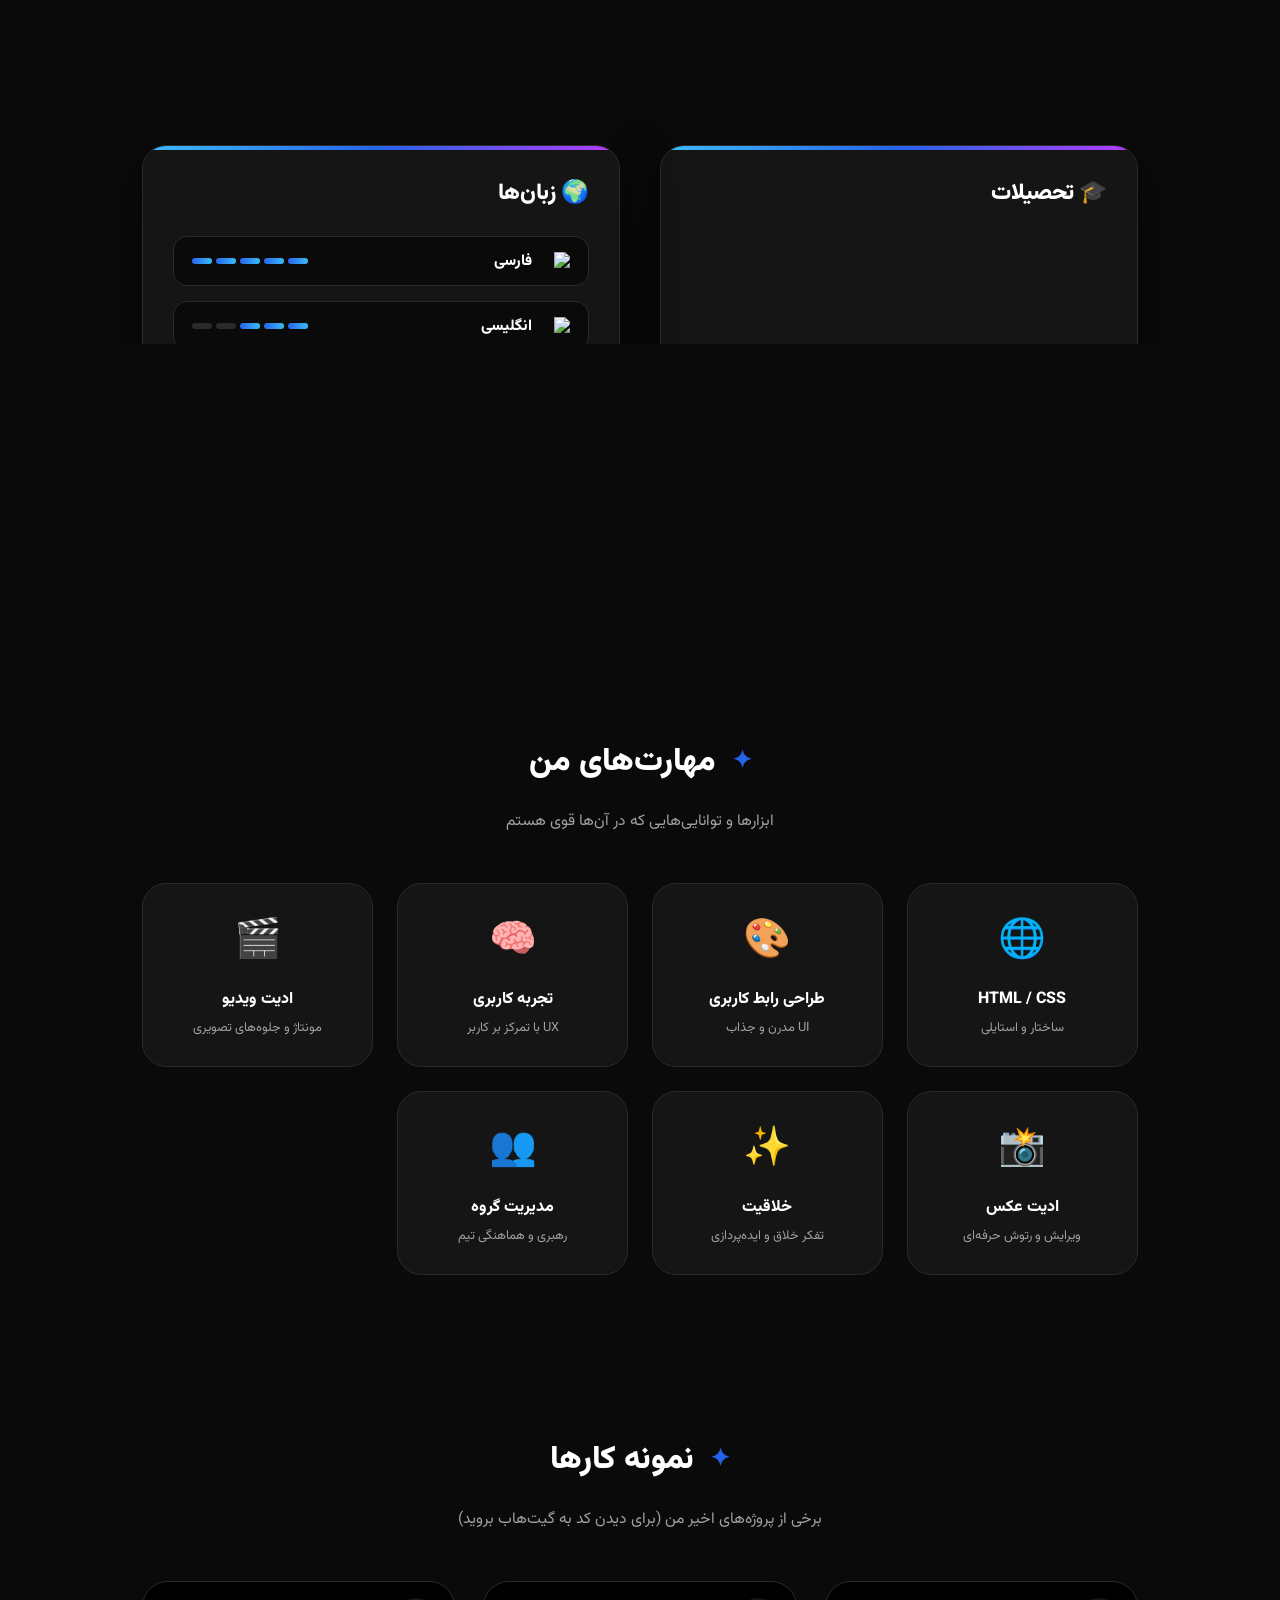
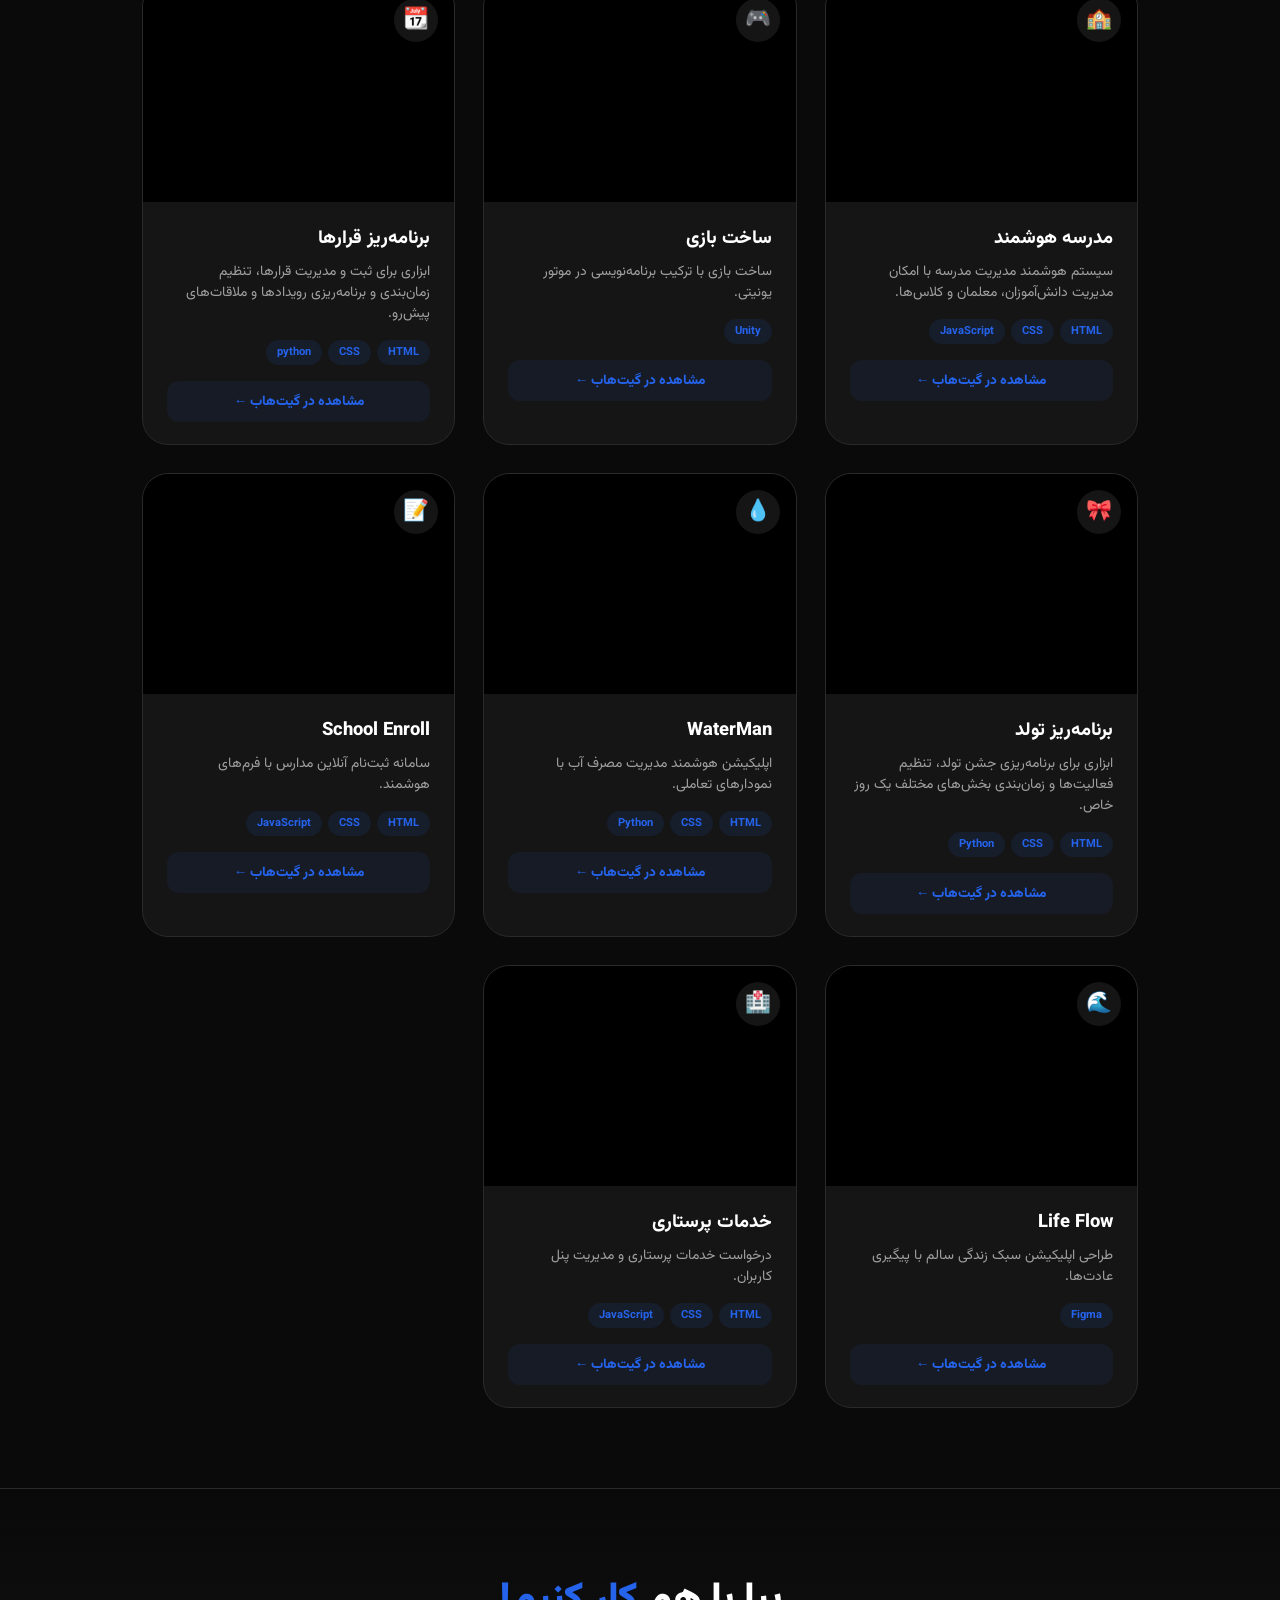
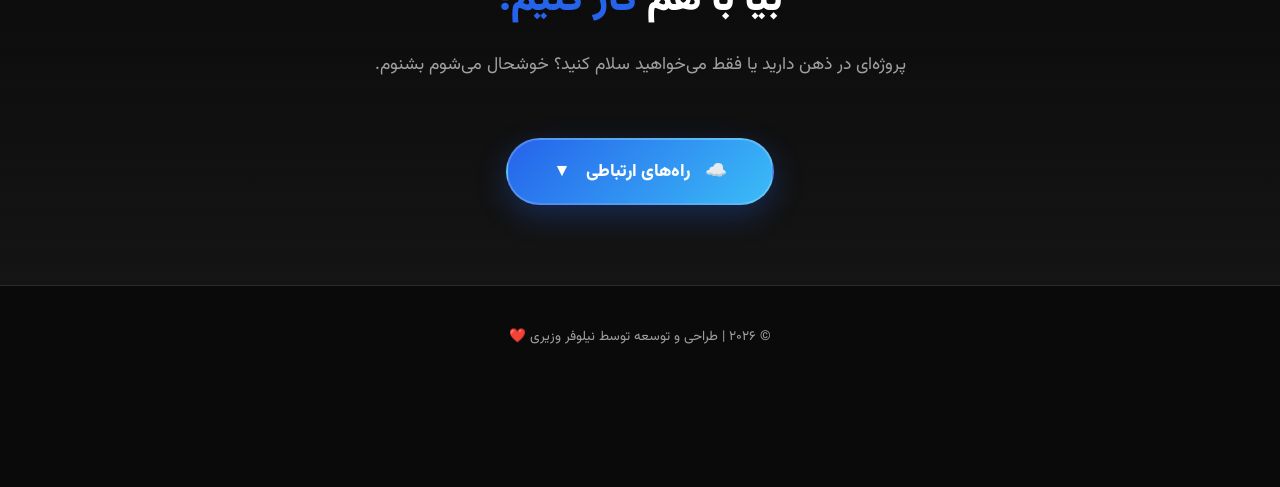
==== commit 5e80a2ce: "Add files via upload" ====
--- a/fa.html
+++ b/fa.html
@@ -9,6 +9,7 @@
 <style>
     * { font-family: 'Vazirmatn', 'Poppins', sans-serif; }
 </style>
+<link rel="icon" type="image/png" href="images/lotus.png">
 </head>
 <body>
 
@@ -75,7 +76,7 @@
         <div class="hero-image">
             <div class="speech-bubble">بیا با هم چیزی بسازیم!</div>
             <div class="photo-box">
-                <img src="me.png" alt="نیلوفر وزیری">
+                <img src="images/me.png" alt="نیلوفر وزیری">
             </div>
             <div class="sticker sticker-1">⚡</div>
             <div class="sticker sticker-2">✦</div>
@@ -105,7 +106,7 @@
             
             <div class="about-avatar">
                 <div class="photo-box-small">
-                    <img src="me.png" alt="نیلوفر وزیری">
+                    <img src="images/me.png" alt="نیلوفر وزیری">
                 </div>
             </div>
         </div>
@@ -174,11 +175,35 @@
             <div class="work-card">
                 <div class="work-video"><video autoplay muted loop playsinline preload="metadata"><source src="videos/school-smart.mp4" type="video/mp4"></video><span class="work-icon">🏫</span></div>
                 <div class="work-info">
-                    <h3>School Smart</h3><p>سیستم هوشمند مدیریت مدرسه با امکان مدیریت دانش‌آموزان، معلمان و کلاس‌ها.</p>
+                    <h3>مدرسه هوشمند </h3><p>سیستم هوشمند مدیریت مدرسه با امکان مدیریت دانش‌آموزان، معلمان و کلاس‌ها.</p>
                     <div class="work-tags"><span>HTML</span><span>CSS</span><span>JavaScript</span></div>
                     <a href="https://github.com/nilii-v/SchoolSmart" target="_blank" class="work-link">مشاهده در گیت‌هاب ←</a>
                 </div>
             </div>
+                        <div class="work-card">
+                <div class="work-video"><video autoplay muted loop playsinline preload="metadata"><source src="videos/game.mp4" type="video/mp4"></video><span class="work-icon">🎮</span></div>
+                <div class="work-info">
+                    <h3>ساخت بازی</h3><p>ساخت بازی با ترکیب برنامه‌نویسی در موتور یونیتی.</p>
+                    <div class="work-tags"><span>Unity</span></div>
+                    <a href="https://github.com/nilii-v/game" target="_blank" class="work-link">مشاهده در گیت‌هاب ←</a>
+                </div>
+            </div>
+            <div class="work-card">
+    <div class="work-video"><video autoplay muted loop playsinline preload="metadata"><source src="videos/plan.mp4" type="video/mp4"></video><span class="work-icon">📆</span></div>
+    <div class="work-info">
+        <h3> برنامه‌ریز قرارها</h3><p>ابزاری برای ثبت و مدیریت قرارها، تنظیم زمان‌بندی و برنامه‌ریزی رویدادها و ملاقات‌های پیش‌رو.</p>
+        <div class="work-tags"><span>HTML</span><span>CSS</span><span>python</span></div>
+        <a href="https://github.com/nilii-v" target="_blank" class="work-link">مشاهده در گیت‌هاب ←</a>
+    </div>
+</div>
+<div class="work-card">
+    <div class="work-video"><video autoplay muted loop playsinline preload="metadata"><source src="videos/birthday.mp4" type="video/mp4"></video><span class="work-icon">🎀</span></div>
+    <div class="work-info">
+        <h3> برنامه‌ریز تولد</h3><p>ابزاری برای برنامه‌ریزی جشن تولد، تنظیم فعالیت‌ها و زمان‌بندی بخش‌های مختلف یک روز خاص.</p>
+        <div class="work-tags"><span>HTML</span><span>CSS</span><span>Python</span></div>
+        <a href="https://github.com/nilivv/birthday" target="_blank" class="work-link">مشاهده در گیت‌هاب ←</a>
+    </div>
+</div>
             <div class="work-card">
                 <div class="work-video"><video autoplay muted loop playsinline preload="metadata"><source src="videos/waterwise.mp4" type="video/mp4"></video><span class="work-icon">💧</span></div>
                 <div class="work-info">
@@ -201,14 +226,6 @@
                     <h3>Life Flow</h3><p>طراحی اپلیکیشن سبک زندگی سالم با پیگیری عادت‌ها.</p>
                     <div class="work-tags"><span>Figma</span></div>
                     <a href="https://github.com/nilii-v/life-flow" target="_blank" class="work-link">مشاهده در گیت‌هاب ←</a>
-                </div>
-            </div>
-            <div class="work-card">
-                <div class="work-video"><video autoplay muted loop playsinline preload="metadata"><source src="videos/game.mp4" type="video/mp4"></video><span class="work-icon">🎮</span></div>
-                <div class="work-info">
-                    <h3>ساخت بازی</h3><p>ساخت بازی با ترکیب برنامه‌نویسی در موتور یونیتی.</p>
-                    <div class="work-tags"><span>Unity</span></div>
-                    <a href="https://github.com/nilii-v/game" target="_blank" class="work-link">مشاهده در گیت‌هاب ←</a>
                 </div>
             </div>
             <div class="work-card">
--- a/style.css
+++ b/style.css
@@ -473,6 +473,7 @@
     position: relative;
     transition: all 0.35s ease;
 }
+
 .side-menu a:hover {
     background: var(--primary);
     color: #fff;
@@ -480,6 +481,78 @@
     border-color: transparent;
 }
 
+.side-menu a::after {
+    content: attr(data-tooltip);
+    position: absolute;
+    right: 65px;
+    top: 50%;
+    transform: translateY(-50%) scale(0.8) rotate(-5deg);
+    background: var(--primary);
+    color: #fff;
+    padding: 8px 16px;
+    border-radius: 12px;
+    font-size: 13px;
+    font-weight: 700;
+    white-space: nowrap;
+    opacity: 0;
+    visibility: hidden;
+    pointer-events: none;
+    box-shadow: 0 5px 15px rgba(37, 99, 235, 0.4);
+    transition: all 0.4s cubic-bezier(0.68, -0.55, 0.265, 1.55);
+}
+
+.side-menu a:hover::after {
+    opacity: 1;
+    visibility: visible;
+    transform: translateY(-50%) scale(1) rotate(0deg);
+    right: 60px;
+}
+
+.side-menu a::before {
+    content: '';
+    position: absolute;
+    right: 55px;
+    top: 50%;
+    transform: translateY(-50%) scale(0);
+    border-width: 6px 0 6px 8px;
+    border-style: solid;
+    border-color: transparent transparent transparent var(--primary);
+    opacity: 0;
+    visibility: hidden;
+    transition: all 0.4s cubic-bezier(0.68, -0.55, 0.265, 1.55);
+}
+
+.side-menu a:hover::before {
+    opacity: 1;
+    visibility: visible;
+    transform: translateY(-50%) scale(1);
+    right: 52px;
+}
+
+body[dir="rtl"] .side-menu a::after {
+    right: auto;
+    left: 65px;
+    transform: translateY(-50%) scale(0.8) rotate(5deg);
+}
+
+body[dir="rtl"] .side-menu a:hover::after {
+    right: auto;
+    left: 60px;
+    transform: translateY(-50%) scale(1) rotate(0deg);
+}
+
+body[dir="rtl"] .side-menu a::before {
+    right: auto;
+    left: 55px;
+    border-width: 6px 8px 6px 0;
+    border-color: transparent var(--primary) transparent transparent;
+}
+
+body[dir="rtl"] .side-menu a:hover::before {
+    right: auto;
+    left: 52px;
+}
+
 .section-container {
     padding: 80px 8%;
     max-width: 1200px;
@@ -487,10 +560,12 @@
     position: relative;
     z-index: 1;
 }
+
 .section-header {
     margin-bottom: 50px;
     text-align: center;
 }
+
 .section-title {
     font-size: 2rem;
     font-weight: 900;
@@ -500,11 +575,13 @@
     gap: 16px;
     color: var(--text);
 }
+
 .section-title::before {
     content: '✦';
     color: var(--primary);
     font-size: 1.5rem;
 }
+
 .section-subtitle {
     color: var(--text-muted);
     font-size: 0.98rem;
@@ -1064,4 +1141,50 @@
     body[dir="rtl"] .logo { left: auto; right: 20px; }
     .speech-bubble { top: -10px; right: -10px; font-size: 12px; padding: 10px 15px; }
     body[dir="rtl"] .speech-bubble { right: auto; left: -10px; }
+
+    .side-menu a::after {
+        right: 50%;
+        left: auto;
+        top: auto;
+        bottom: 60px;
+        transform: translateX(50%) translateY(10px) scale(0.9);
+        font-size: 11px;
+        padding: 6px 12px;
+    }
+    body[dir="rtl"] .side-menu a::after {
+        right: 50%;
+        left: auto;
+        transform: translateX(50%) translateY(10px) scale(0.9);
+    }
+    .side-menu a:hover::after {
+        transform: translateX(50%) translateY(0) scale(1);
+        bottom: 65px;
+    }
+    body[dir="rtl"] .side-menu a:hover::after {
+        transform: translateX(50%) translateY(0) scale(1);
+        bottom: 65px;
+    }
+    .side-menu a::before {
+        right: 50%;
+        left: auto;
+        top: auto;
+        bottom: 52px;
+        transform: translateX(50%) translateY(5px) scale(0);
+        border-width: 6px 6px 0 6px;
+        border-color: var(--primary) transparent transparent transparent;
+    }
+    body[dir="rtl"] .side-menu a::before {
+        right: 50%;
+        left: auto;
+        border-width: 6px 6px 0 6px;
+        border-color: var(--primary) transparent transparent transparent;
+    }
+    .side-menu a:hover::before {
+        transform: translateX(50%) translateY(0) scale(1);
+        bottom: 55px;
+    }
+    body[dir="rtl"] .side-menu a:hover::before {
+        transform: translateX(50%) translateY(0) scale(1);
+        bottom: 55px;
+    }
 }
